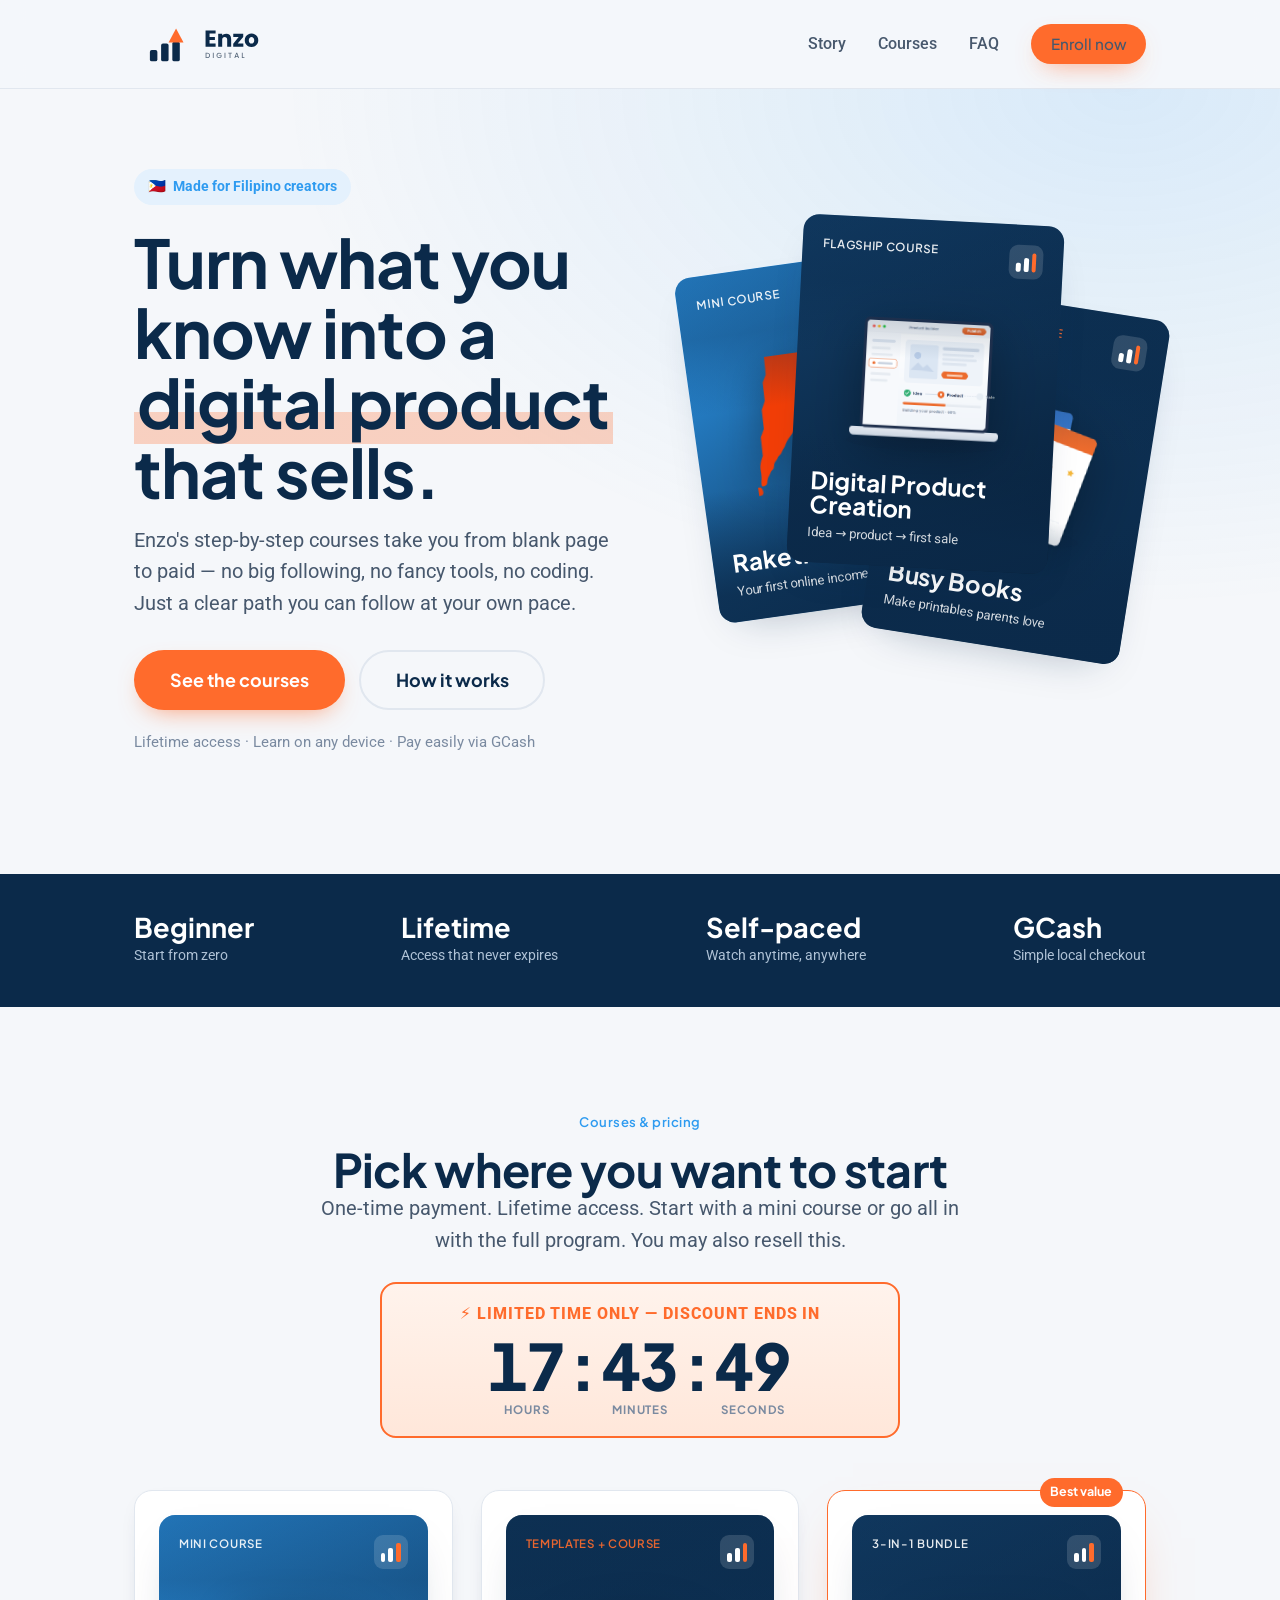
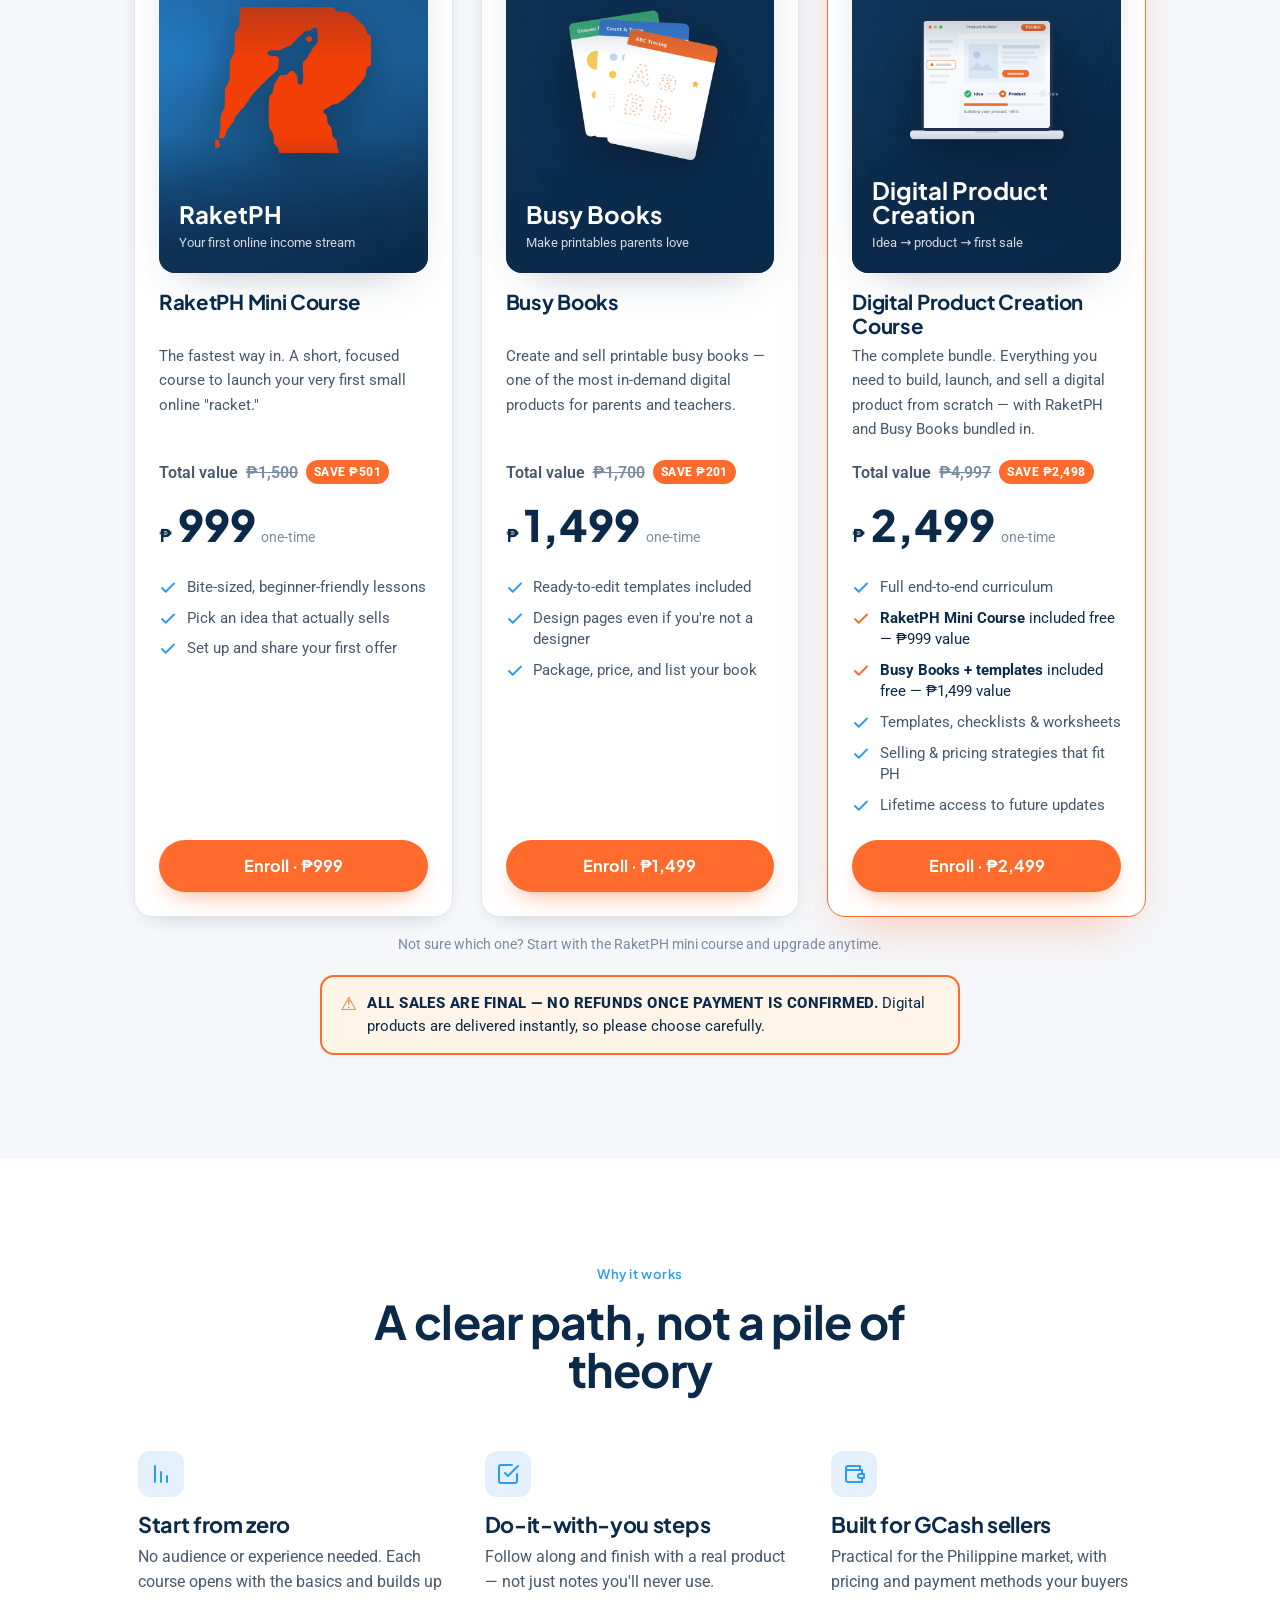
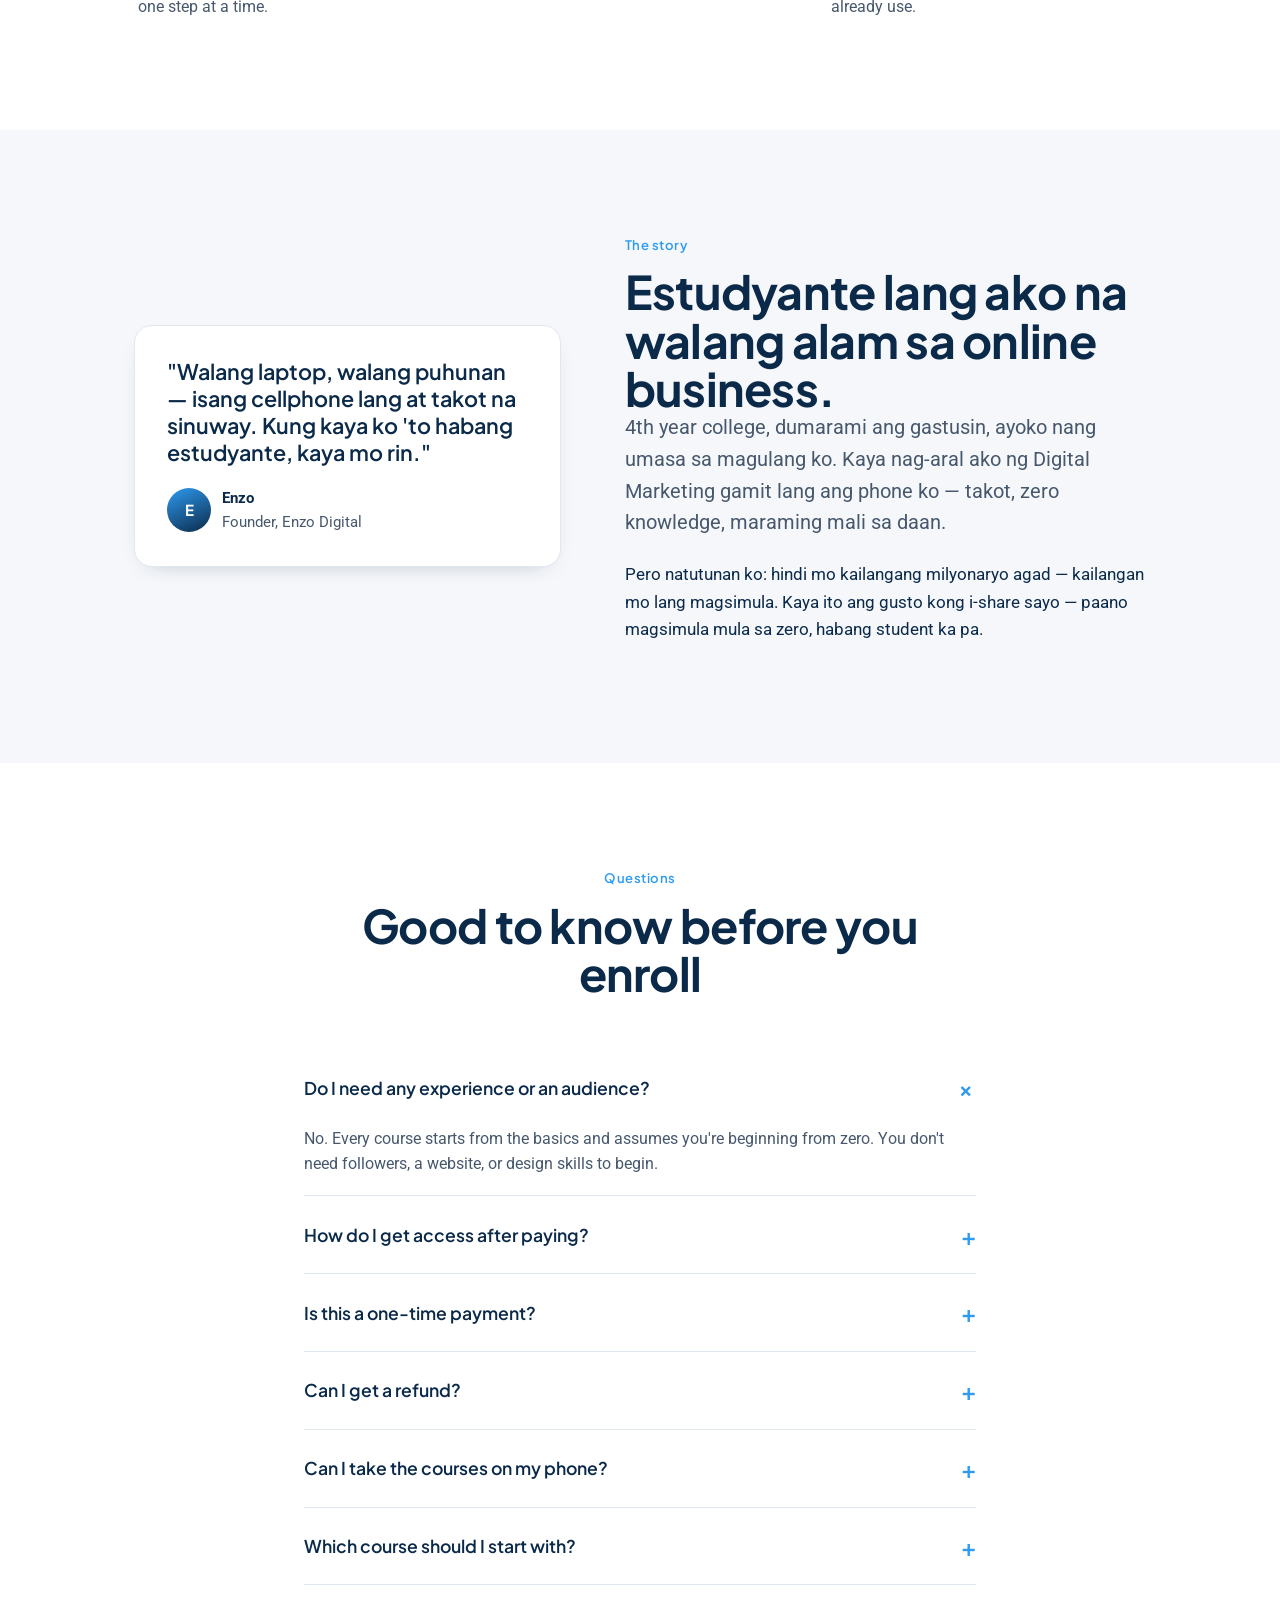
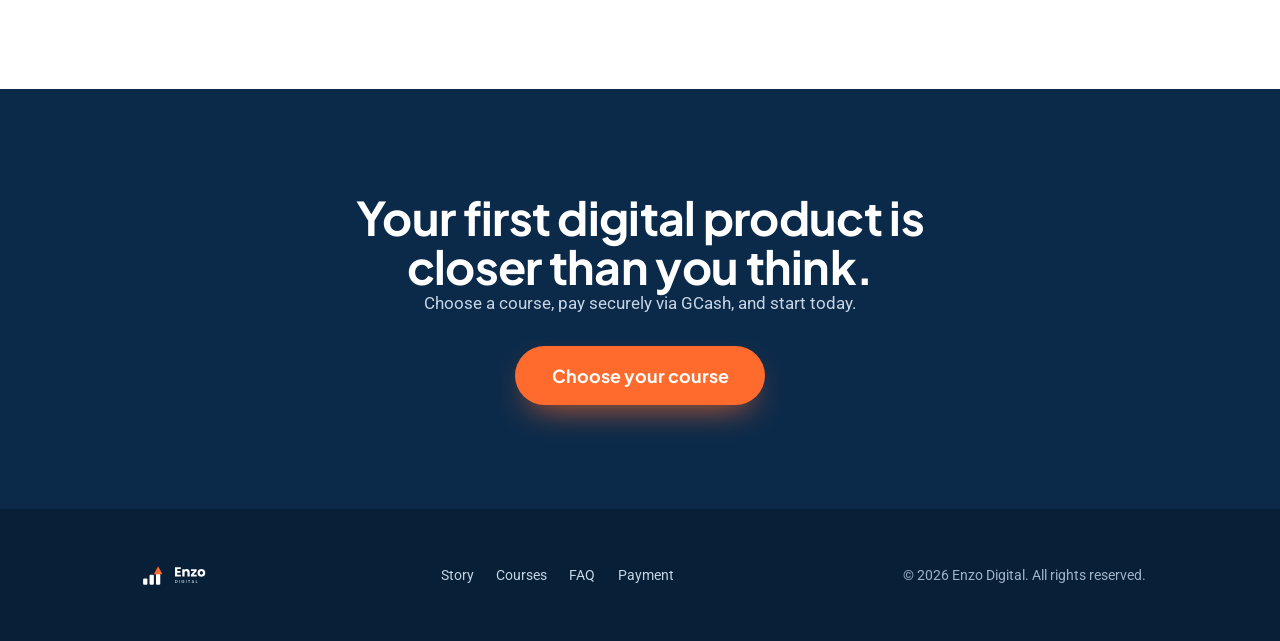
==== index.html @ 7580fc3c "Add files via upload" ====
<!DOCTYPE html>
<html lang="en">
<head>
<meta charset="UTF-8">
<meta name="viewport" content="width=device-width, initial-scale=1">
<meta name="theme-color" content="#0B2A4A">
<title>Enzo Digital — Create & sell your first digital product</title>
<meta name="description" content="Beginner-friendly courses that walk you through creating and selling digital products online — from busy books to full digital product launches.">
<link rel="icon" href="assets/logo.svg">
<link rel="stylesheet" href="styles.css">
</head>
<body>

<!-- ============ HEADER ============ -->
<header class="site-head">
  <div class="wrap">
    <a class="brand" href="index.html" aria-label="Enzo Digital home">
      <img src="assets/logo.svg" alt="Enzo Digital">
    </a>
    <nav class="nav">
      <a href="#story">Story</a>
      <a href="#courses">Courses</a>
      <a href="#faq">FAQ</a>
      <a class="btn btn-primary" href="#courses">Enroll now</a>
    </nav>
  </div>
</header>

<!-- ============ HERO ============ -->
<section class="hero">
  <div class="wrap">
    <div>
      <span class="hero-badge">🇵🇭 <b>Made for Filipino creators</b></span>
      <h1>Turn what you know into a <span class="u-mark">digital product</span> that sells.</h1>
      <p class="lead">Enzo's step-by-step courses take you from blank page to paid — no big following, no fancy tools, no coding. Just a clear path you can follow at your own pace.</p>
      <div class="hero-cta">
        <a class="btn btn-primary btn-lg" href="#courses">See the courses</a>
        <a class="btn btn-ghost btn-lg" href="#story">How it works</a>
      </div>
      <p class="hero-note">Lifetime access · Learn on any device · Pay easily via GCash</p>
    </div>

    <div class="cover-stack" aria-hidden="true">
      <div class="cover cover-blue c1">
        <div style="display:flex;justify-content:space-between;align-items:flex-start">
          <span class="cv-tag">Mini Course</span>
          <span class="cv-mark"><i></i><i></i><i></i></span>
        </div>
        <img class="cv-art cv-logo" src="assets/raketph-logo.svg" alt="RaketPH logo">
        <div><div class="cv-title">RaketPH</div><div class="cv-sub">Your first online income stream</div></div>
      </div>
      <div class="cover cover-navy c2">
        <div style="display:flex;justify-content:space-between;align-items:flex-start">
          <span class="cv-tag">Flagship Course</span>
          <span class="cv-mark"><i></i><i></i><i></i></span>
        </div>
        <img class="cv-art" src="assets/asset-digital-product.png" alt="Product builder screen showing the idea to product to sale progress">
        <div><div class="cv-title">Digital Product Creation</div><div class="cv-sub">Idea → product → first sale</div></div>
      </div>
      <div class="cover cover-orange c3">
        <div style="display:flex;justify-content:space-between;align-items:flex-start">
          <span class="cv-tag">Templates + Course</span>
          <span class="cv-mark"><i></i><i></i><i></i></span>
        </div>
        <img class="cv-art" src="assets/asset-busy-books.png" alt="Printable busy book pages: ABC tracing, count and trace, shapes and colors">
        <div><div class="cv-title">Busy&nbsp;Books</div><div class="cv-sub">Make printables parents love</div></div>
      </div>
    </div>
  </div>
</section>

<!-- ============ TRUST STRIP ============ -->
<div class="trust">
  <div class="wrap">
    <div class="ti"><b>Beginner</b><span>Start from zero</span></div>
    <div class="ti"><b>Lifetime</b><span>Access that never expires</span></div>
    <div class="ti"><b>Self-paced</b><span>Watch anytime, anywhere</span></div>
    <div class="ti"><b>GCash</b><span>Simple local checkout</span></div>
  </div>
</div>

<!-- ============ COURSES / PRICELIST ============ -->
<section class="courses" id="courses">
  <div class="wrap">
    <div class="sec-head center">
      <p class="eyebrow">Courses & pricing</p>
      <h2>Pick where you want to start</h2>
      <p class="lead">One-time payment. Lifetime access. Start with a mini course or go all in with the full program. You may also resell this.</p>
      <div class="timer">
        <span class="t-label">⚡ Limited time only — discount ends in</span>
        <span class="t-clock">
          <span class="t-seg"><b id="cd-h">00</b><i>Hours</i></span>
          <span class="t-sep">:</span>
          <span class="t-seg"><b id="cd-m">00</b><i>Minutes</i></span>
          <span class="t-sep">:</span>
          <span class="t-seg"><b id="cd-s">00</b><i>Seconds</i></span>
        </span>
      </div>
    </div>

    <div class="price-grid">

      <!-- RaketPH -->
      <article class="pcard">
        <div class="cover cover-blue">
          <div style="display:flex;justify-content:space-between;align-items:flex-start">
            <span class="cv-tag">Mini Course</span>
            <span class="cv-mark"><i></i><i></i><i></i></span>
          </div>
          <img class="cv-art cv-logo" src="assets/raketph-logo.svg" alt="RaketPH logo">
          <div><div class="cv-title">RaketPH</div><div class="cv-sub">Your first online income stream</div></div>
        </div>
        <h3 class="pname">RaketPH Mini Course</h3>
        <p class="pdesc">The fastest way in. A short, focused course to launch your very first small online "racket."</p>
        <div class="was">Total value <s>₱1,500</s> <b>SAVE ₱501</b></div>
        <div class="price"><span class="cur">₱</span><span class="amt">999</span><span class="per">one-time</span></div>
        <ul class="plist">
          <li><svg viewBox="0 0 24 24" fill="none" stroke-width="2.5" stroke-linecap="round" stroke-linejoin="round"><path d="M20 6 9 17l-5-5"/></svg>Bite-sized, beginner-friendly lessons</li>
          <li><svg viewBox="0 0 24 24" fill="none" stroke-width="2.5" stroke-linecap="round" stroke-linejoin="round"><path d="M20 6 9 17l-5-5"/></svg>Pick an idea that actually sells</li>
          <li><svg viewBox="0 0 24 24" fill="none" stroke-width="2.5" stroke-linecap="round" stroke-linejoin="round"><path d="M20 6 9 17l-5-5"/></svg>Set up and share your first offer</li>
        </ul>
        <a class="btn btn-primary btn-block" href="payment.html?course=racket">Enroll · ₱999</a>
      </article>

      <!-- Busy Books -->
      <article class="pcard">
        <div class="cover cover-orange">
          <div style="display:flex;justify-content:space-between;align-items:flex-start">
            <span class="cv-tag">Templates + Course</span>
            <span class="cv-mark"><i></i><i></i><i></i></span>
          </div>
          <img class="cv-art" src="assets/asset-busy-books.png" alt="Printable busy book pages: ABC tracing, count and trace, shapes and colors">
          <div><div class="cv-title">Busy&nbsp;Books</div><div class="cv-sub">Make printables parents love</div></div>
        </div>
        <h3 class="pname">Busy Books</h3>
        <p class="pdesc">Create and sell printable busy books — one of the most in-demand digital products for parents and teachers.</p>
        <div class="was">Total value <s>₱1,700</s> <b>SAVE ₱201</b></div>
        <div class="price"><span class="cur">₱</span><span class="amt">1,499</span><span class="per">one-time</span></div>
        <ul class="plist">
          <li><svg viewBox="0 0 24 24" fill="none" stroke-width="2.5" stroke-linecap="round" stroke-linejoin="round"><path d="M20 6 9 17l-5-5"/></svg>Ready-to-edit templates included</li>
          <li><svg viewBox="0 0 24 24" fill="none" stroke-width="2.5" stroke-linecap="round" stroke-linejoin="round"><path d="M20 6 9 17l-5-5"/></svg>Design pages even if you're not a designer</li>
          <li><svg viewBox="0 0 24 24" fill="none" stroke-width="2.5" stroke-linecap="round" stroke-linejoin="round"><path d="M20 6 9 17l-5-5"/></svg>Package, price, and list your book</li>
        </ul>
        <a class="btn btn-primary btn-block" href="payment.html?course=busybooks">Enroll · ₱1,499</a>
      </article>

      <!-- Digital Product Creation -->
      <article class="pcard featured">
        <span class="flag">Best value</span>
        <div class="cover cover-navy">
          <div style="display:flex;justify-content:space-between;align-items:flex-start">
            <span class="cv-tag">3-in-1 Bundle</span>
            <span class="cv-mark"><i></i><i></i><i></i></span>
          </div>
          <img class="cv-art" src="assets/asset-digital-product.png" alt="Product builder screen showing the idea to product to sale progress">
          <div><div class="cv-title">Digital Product Creation</div><div class="cv-sub">Idea → product → first sale</div></div>
        </div>
        <h3 class="pname">Digital Product Creation Course</h3>
        <p class="pdesc">The complete bundle. Everything you need to build, launch, and sell a digital product from scratch — with RaketPH and Busy Books bundled in.</p>
        <div class="was">Total value <s>₱4,997</s> <b>SAVE ₱2,498</b></div>
        <div class="price"><span class="cur">₱</span><span class="amt">2,499</span><span class="per">one-time</span></div>
        <ul class="plist">
          <li><svg viewBox="0 0 24 24" fill="none" stroke-width="2.5" stroke-linecap="round" stroke-linejoin="round"><path d="M20 6 9 17l-5-5"/></svg>Full end-to-end curriculum</li>
          <li class="inc"><svg viewBox="0 0 24 24" fill="none" stroke-width="2.5" stroke-linecap="round" stroke-linejoin="round"><path d="M20 6 9 17l-5-5"/></svg><span><b>RaketPH Mini Course</b> included free — ₱999 value</span></li>
          <li class="inc"><svg viewBox="0 0 24 24" fill="none" stroke-width="2.5" stroke-linecap="round" stroke-linejoin="round"><path d="M20 6 9 17l-5-5"/></svg><span><b>Busy Books + templates</b> included free — ₱1,499 value</span></li>
          <li><svg viewBox="0 0 24 24" fill="none" stroke-width="2.5" stroke-linecap="round" stroke-linejoin="round"><path d="M20 6 9 17l-5-5"/></svg>Templates, checklists & worksheets</li>
          <li><svg viewBox="0 0 24 24" fill="none" stroke-width="2.5" stroke-linecap="round" stroke-linejoin="round"><path d="M20 6 9 17l-5-5"/></svg>Selling & pricing strategies that fit PH</li>
          <li><svg viewBox="0 0 24 24" fill="none" stroke-width="2.5" stroke-linecap="round" stroke-linejoin="round"><path d="M20 6 9 17l-5-5"/></svg>Lifetime access to future updates</li>
        </ul>
        <a class="btn btn-primary btn-block" href="payment.html?course=dpc">Enroll · ₱2,499</a>
      </article>

    </div>
    <p class="note-line">Not sure which one? Start with the RaketPH mini course and upgrade anytime.</p>
    <p class="notice"><span><b>All sales are final — no refunds once payment is confirmed.</b> Digital products are delivered instantly, so please choose carefully.</span></p>
  </div>
</section>

<!-- ============ VALUE PROPS ============ -->
<section class="value">
  <div class="wrap">
    <div class="sec-head center">
      <p class="eyebrow">Why it works</p>
      <h2>A clear path, not a pile of theory</h2>
    </div>
    <div class="grid-3">
      <div class="vcard">
        <div class="vico"><svg viewBox="0 0 24 24" fill="none" stroke-width="2" stroke-linecap="round" stroke-linejoin="round"><path d="M12 20V10M6 20V4M18 20v-6"/></svg></div>
        <h3>Start from zero</h3>
        <p>No audience or experience needed. Each course opens with the basics and builds up one step at a time.</p>
      </div>
      <div class="vcard">
        <div class="vico"><svg viewBox="0 0 24 24" fill="none" stroke-width="2" stroke-linecap="round" stroke-linejoin="round"><path d="M9 11l3 3L22 4"/><path d="M21 12v7a2 2 0 0 1-2 2H5a2 2 0 0 1-2-2V5a2 2 0 0 1 2-2h11"/></svg></div>
        <h3>Do-it-with-you steps</h3>
        <p>Follow along and finish with a real product — not just notes you'll never use.</p>
      </div>
      <div class="vcard">
        <div class="vico"><svg viewBox="0 0 24 24" fill="none" stroke-width="2" stroke-linecap="round" stroke-linejoin="round"><path d="M20 12V8H6a2 2 0 0 1 0-4h12v4"/><path d="M4 6v12a2 2 0 0 0 2 2h14v-4"/><path d="M18 12a2 2 0 0 0 0 4h4v-4Z"/></svg></div>
        <h3>Built for GCash sellers</h3>
        <p>Practical for the Philippine market, with pricing and payment methods your buyers already use.</p>
      </div>
    </div>
  </div>
</section>

<!-- ============ STORY ============ -->
<section class="story" id="story">
  <div class="wrap">
    <div class="story-figure">
      <p class="quote">"Walang laptop, walang puhunan — isang cellphone lang at takot na sinuway. Kung kaya ko 'to habang estudyante, kaya mo rin."</p>
      <div class="by">
        <span class="avatar">E</span>
        <span><b style="color:var(--navy)">Enzo</b><br>Founder, Enzo Digital</span>
      </div>
    </div>
    <div>
      <p class="eyebrow">The story</p>
      <h2>Estudyante lang ako na walang alam sa online business.</h2>
      <p class="lead" style="margin-bottom:1.4rem">4th year college, dumarami ang gastusin, ayoko nang umasa sa magulang ko. Kaya nag-aral ako ng Digital Marketing gamit lang ang phone ko — takot, zero knowledge, maraming mali sa daan.</p>
      <p>Pero natutunan ko: hindi mo kailangang milyonaryo agad — kailangan mo lang magsimula. Kaya ito ang gusto kong i-share sayo — paano magsimula mula sa zero, habang student ka pa.</p>
    </div>
  </div>
</section>

<!-- ============ FAQ ============ -->
<section class="faq" id="faq">
  <div class="wrap">
    <div class="sec-head center">
      <p class="eyebrow">Questions</p>
      <h2>Good to know before you enroll</h2>
    </div>

    <details class="qa" open>
      <summary>Do I need any experience or an audience?</summary>
      <p>No. Every course starts from the basics and assumes you're beginning from zero. You don't need followers, a website, or design skills to begin.</p>
    </details>
    <details class="qa">
      <summary>How do I get access after paying?</summary>
      <p>After you send payment via GCash, you'll share your payment screenshot and email. Once it's confirmed, you'll receive your course access details. See the payment page for the exact steps.</p>
    </details>
    <details class="qa">
      <summary>Is this a one-time payment?</summary>
      <p>Yes. Each course is a single one-time payment with lifetime access — no subscriptions or hidden fees.</p>
    </details>
    <details class="qa">
      <summary>Can I get a refund?</summary>
      <p>No. All sales are final. Because these are digital products delivered instantly, we don't offer refunds once your payment is confirmed. Please make sure you've picked the right course before you pay — message us first if you're unsure.</p>
    </details>
    <details class="qa">
      <summary>Can I take the courses on my phone?</summary>
      <p>Yes. The lessons work on any device with a browser, so you can learn on your phone, tablet, or laptop.</p>
    </details>
    <details class="qa">
      <summary>Which course should I start with?</summary>
      <p>If you're brand new, the RaketPH mini course is the easiest entry point. If you want the full picture from idea to first sale, go with the Digital Product Creation Course.</p>
    </details>
  </div>
</section>

<!-- ============ FINAL CTA ============ -->
<section class="cta-band">
  <div class="wrap">
    <h2>Your first digital product is closer than you think.</h2>
    <p>Choose a course, pay securely via GCash, and start today.</p>
    <a class="btn btn-primary btn-lg" href="#courses">Choose your course</a>
  </div>
</section>

<!-- ============ FOOTER ============ -->
<footer class="site-foot">
  <div class="wrap">
    <a class="brand" href="index.html"><img src="assets/logo-white.svg" alt="Enzo Digital"></a>
    <nav class="fl">
      <a href="#story">Story</a>
      <a href="#courses">Courses</a>
      <a href="#faq">FAQ</a>
      <a href="payment.html">Payment</a>
    </nav>
    <span>© <span id="yr"></span> Enzo Digital. All rights reserved.</span>
  </div>
</footer>

<script>document.getElementById('yr').textContent=new Date().getFullYear();</script>
<script>
// ponytail: counts down to local midnight, resets daily; use a fixed end date if the sale has a real deadline
(function(){var h=document.getElementById('cd-h'),m=document.getElementById('cd-m'),c=document.getElementById('cd-s');function t(){var n=new Date(),e=new Date(n);e.setHours(24,0,0,0);var s=Math.floor((e-n)/1000),p=function(x){return String(x).padStart(2,'0')};h.textContent=p(Math.floor(s/3600));m.textContent=p(Math.floor(s%3600/60));c.textContent=p(s%60)}t();setInterval(t,1000)})();
</script>
</body>
</html>
---- styles.css ----
/* ============================================================
   Enzo Digital — funnel styles
   Palette: navy #0B2A4A · orange #FF6B2C · blue #2E9BF0 · base #F5F7FA
   ============================================================ */

@import url('https://fonts.googleapis.com/css2?family=Plus+Jakarta+Sans:wght@500;600;700;800&family=Roboto:wght@400;500;600;700&display=swap');

:root{
  --navy:#0B2A4A;
  --navy-900:#081F38;
  --navy-800:#0E3357;
  --orange:#FF6B2C;
  --orange-600:#E85A1E;
  --blue:#2E9BF0;
  --blue-soft:#E4F1FD;
  --base:#F5F7FA;
  --white:#FFFFFF;
  --ink:#0B2A4A;
  --ink-soft:#47586D;
  --ink-faint:#7A8AA0;
  --border:#E1E7EF;
  --shadow-card:0 18px 44px -24px rgba(11,42,74,.35);
  --shadow-soft:0 8px 24px -16px rgba(11,42,74,.4);
  --radius:18px;
  --radius-sm:12px;
  --maxw:1140px;
  --pad:clamp(20px,5vw,64px);
}

*{box-sizing:border-box}
[hidden]{display:none!important}
html{scroll-behavior:smooth}
body{
  margin:0;
  background:var(--base);
  color:var(--ink);
  font-family:'Roboto',system-ui,-apple-system,sans-serif;
  font-size:17px;
  line-height:1.6;
  -webkit-font-smoothing:antialiased;
}
img,svg{display:block;max-width:100%}
a{color:inherit;text-decoration:none}
a,button{-webkit-tap-highlight-color:transparent;touch-action:manipulation}

h1,h2,h3,h4,.display{
  font-family:'Plus Jakarta Sans','Roboto',sans-serif;
  font-weight:700;
  line-height:1.04;
  letter-spacing:-.015em;
  color:var(--navy);
  margin:0;
}
h1{font-size:clamp(2.4rem,6vw,4.2rem)}
h2{font-size:clamp(1.9rem,4vw,2.9rem)}
h3{font-size:1.35rem;line-height:1.15}
p{margin:0 0 1rem}
.lead{font-size:clamp(1.05rem,2.2vw,1.28rem);color:var(--ink-soft);line-height:1.55}

.wrap{max-width:var(--maxw);margin:0 auto;padding-inline:var(--pad)}
section{padding-block:clamp(56px,9vw,104px)}
.eyebrow{
  font-family:'Plus Jakarta Sans',sans-serif;
  font-weight:600;font-size:.82rem;letter-spacing:.04em;
  color:var(--blue);margin:0 0 .8rem;
}

/* ---------- buttons ---------- */
.btn{
  display:inline-flex;align-items:center;gap:.55em;
  font-family:'Plus Jakarta Sans',sans-serif;font-weight:700;
  font-size:1.02rem;line-height:1;
  padding:.95em 1.5em;border-radius:999px;
  border:2px solid transparent;cursor:pointer;
  transition:transform .15s ease, background .15s ease, box-shadow .15s ease;
}
.btn:active{transform:translateY(1px)}
.btn-primary{background:var(--orange);color:#fff;box-shadow:0 10px 26px -12px rgba(255,107,44,.75)}
.btn-primary:hover{background:var(--orange-600)}
.btn-ghost{background:transparent;color:var(--navy);border-color:var(--border)}
.btn-ghost:hover{border-color:var(--navy);background:#fff}
.notice{display:flex;gap:.65rem;align-items:flex-start;max-width:640px;margin:1.2rem auto 0;padding:.95rem 1.15rem;border-radius:14px;background:#FFF4E8;border:2px solid var(--orange);color:var(--navy);font-size:.95rem;line-height:1.5;text-align:left}
.notice::before{content:"⚠";font-size:1.15rem;line-height:1.3;color:var(--orange)}
.notice b{font-weight:800;text-transform:uppercase;letter-spacing:.03em}
.btn-ig{background:linear-gradient(95deg,#F9CE34,#EE2A7B 45%,#6228D7);color:#fff;box-shadow:0 10px 26px -12px rgba(238,42,123,.8)}
.btn-ig:hover{filter:brightness(1.06)}
.btn-onnavy{background:#fff;color:var(--navy)}
.btn-onnavy:hover{background:var(--base)}
.btn-lg{font-size:1.12rem;padding:1.05em 1.9em}
.btn-block{width:100%;justify-content:center}

/* ---------- header ---------- */
.site-head{
  position:sticky;top:0;z-index:50;
  background:rgba(245,247,250,.82);
  backdrop-filter:saturate(180%) blur(12px);
  border-bottom:1px solid var(--border);
}
.site-head .wrap{display:flex;align-items:center;justify-content:space-between;height:88px}
.brand{display:flex;align-items:center}
.brand svg,.brand img{height:56px;width:auto}
.nav{display:flex;align-items:center;gap:2rem}
.nav a{font-weight:500;color:var(--ink-soft);font-size:.98rem}
.nav a:hover{color:var(--navy)}
.nav .btn{padding:.7em 1.15em;font-size:.95rem}
@media(max-width:820px){.nav a:not(.btn){display:none}}

/* ---------- hero ---------- */
.hero{
  background:
    radial-gradient(120% 120% at 88% 0%, rgba(46,155,240,.14), transparent 55%),
    var(--base);
  padding-top:clamp(40px,7vw,80px);
}
.hero .wrap{
  display:grid;grid-template-columns:1.05fr .95fr;gap:clamp(32px,5vw,64px);
  align-items:center;
}
.hero-badge{
  display:inline-flex;align-items:center;gap:.5em;
  background:var(--blue-soft);color:#1663A0;
  font-weight:600;font-size:.9rem;
  padding:.45em .95em;border-radius:999px;margin-bottom:1.4rem;
}
.hero-badge b{color:var(--blue)}
.hero h1{margin-bottom:1.1rem}
.hero .u-mark{
  background:linear-gradient(transparent 62%, rgba(255,107,44,.28) 62%);
  padding:0 .05em;
}
.hero-cta{display:flex;flex-wrap:wrap;gap:.9rem;margin-top:1.9rem}
.hero-note{margin-top:1.3rem;font-size:.92rem;color:var(--ink-faint)}

/* stacked covers in hero */
.cover-stack{position:relative;height:clamp(360px,42vw,500px)}
.cover-stack .cover{position:absolute;width:min(58%,270px)}
.cover-stack .c1{left:0;top:8%;transform:rotate(-8deg);z-index:1}
.cover-stack .c2{left:22%;top:0;transform:rotate(3deg);z-index:3}
.cover-stack .c3{right:0;top:16%;transform:rotate(9deg);z-index:2}
@media(max-width:900px){
  .hero .wrap{grid-template-columns:1fr}
  .cover-stack{height:340px;max-width:420px;margin:0 auto}
}

/* ---------- course cover (mockup) ---------- */
.cover{
  aspect-ratio:3/4;border-radius:16px;overflow:hidden;
  box-shadow:var(--shadow-card);
  display:flex;flex-direction:column;justify-content:space-between;
  padding:20px;color:#fff;position:relative;
  background:var(--navy);
}
.cover::after{content:"";position:absolute;inset:0;
  background:radial-gradient(140% 90% at 12% 0%, rgba(255,255,255,.16), transparent 60%);pointer-events:none}
.cover .cv-tag{
  position:relative;z-index:2;
  font-family:'Plus Jakarta Sans',sans-serif;font-weight:600;
  font-size:.72rem;letter-spacing:.06em;text-transform:uppercase;
  opacity:.9;position:relative;z-index:2;
}
.cover .cv-mark{position:relative;z-index:2;
  width:34px;height:34px;border-radius:9px;
  display:flex;align-items:flex-end;gap:3px;padding:7px;
  background:rgba(255,255,255,.14);position:relative;z-index:2;
}
.cover .cv-mark i{width:5px;background:#fff;border-radius:2px;display:block}
.cover .cv-mark i:nth-child(1){height:9px}
.cover .cv-mark i:nth-child(2){height:14px}
.cover .cv-mark i:nth-child(3){height:19px;background:var(--orange)}
.cover .cv-title{
  font-family:'Plus Jakarta Sans',sans-serif;font-weight:700;
  font-size:1.5rem;line-height:1.02;position:relative;z-index:2;margin-top:auto;
}
.cover .cv-sub{font-size:.82rem;opacity:.82;position:relative;z-index:2;margin-top:.35rem}
.cover .cv-art{position:absolute;left:50%;top:46%;transform:translate(-50%,-50%);width:88%;max-width:none;max-height:58%;object-fit:contain;z-index:1;filter:drop-shadow(0 14px 26px rgba(0,0,0,.3))}
.cover:has(.cv-art)::after{background:linear-gradient(180deg,rgba(11,42,74,.35) 0 18%,transparent 40% 62%,rgba(11,42,74,.78) 92%);z-index:1}
.cover .cv-logo{width:58%;max-height:44%;filter:drop-shadow(0 10px 22px rgba(0,0,0,.35))}
.cover-blue{background:linear-gradient(155deg,#2E9BF0,#0B2A4A)}
.cover-orange{background:linear-gradient(155deg,#0E3357,#0B2A4A)}
.cover-orange .cv-tag{color:var(--orange)}
.cover-navy{background:linear-gradient(155deg,#123E68,#081F38)}
.cover-navy .cv-mark i:nth-child(3){background:var(--orange)}

/* ---------- trust strip ---------- */
.trust{background:var(--navy);color:#fff;padding-block:clamp(28px,4vw,40px)}
.trust .wrap{display:flex;flex-wrap:wrap;gap:clamp(20px,5vw,56px);justify-content:space-between}
.trust .ti{display:flex;flex-direction:column;gap:.15rem}
.trust .ti b{font-family:'Plus Jakarta Sans',sans-serif;font-size:1.7rem;color:#fff;line-height:1}
.trust .ti span{font-size:.9rem;color:#AFC2D6}

/* ---------- story ---------- */
.story .wrap{display:grid;grid-template-columns:.9fr 1.1fr;gap:clamp(32px,5vw,72px);align-items:center}
.story-figure{
  border-radius:var(--radius);background:var(--white);border:1px solid var(--border);
  box-shadow:var(--shadow-soft);padding:32px;
}
.story-figure .quote{
  font-family:'Plus Jakarta Sans',sans-serif;font-weight:600;
  font-size:1.35rem;line-height:1.25;color:var(--navy);margin-bottom:1.2rem;
}
.story-figure .by{display:flex;align-items:center;gap:.7rem;font-size:.95rem;color:var(--ink-soft)}
.story-figure .avatar{
  width:44px;height:44px;border-radius:50%;
  background:linear-gradient(155deg,var(--blue),var(--navy));
  display:flex;align-items:center;justify-content:center;color:#fff;
  font-family:'Plus Jakarta Sans',sans-serif;font-weight:700;
}
.story p+p{margin-top:.4rem}
@media(max-width:840px){.story .wrap{grid-template-columns:1fr}}

/* ---------- value props ---------- */
.value{background:var(--white)}
.grid-3{display:grid;grid-template-columns:repeat(3,1fr);gap:clamp(18px,3vw,28px)}
.vcard{padding:6px 4px}
.vcard .vico{
  width:46px;height:46px;border-radius:12px;background:var(--blue-soft);
  display:flex;align-items:center;justify-content:center;margin-bottom:1rem;
}
.vcard .vico svg{width:24px;height:24px;stroke:var(--blue)}
.vcard h3{margin-bottom:.4rem}
.vcard p{color:var(--ink-soft);font-size:.98rem;margin:0}
@media(max-width:780px){.grid-3{grid-template-columns:1fr}}

/* ---------- courses / pricelist ---------- */
.courses{background:var(--base)}
.sec-head{max-width:640px;margin-bottom:clamp(32px,5vw,52px)}
.sec-head.center{margin-inline:auto;text-align:center}
.price-grid{display:grid;grid-template-columns:repeat(3,1fr);grid-template-rows:repeat(7,auto);column-gap:clamp(20px,3vw,28px);row-gap:0;align-items:stretch}
.pcard{
  background:var(--white);border:1px solid var(--border);border-radius:var(--radius);
  box-shadow:var(--shadow-soft);padding:24px;
  display:grid;grid-row:span 7;grid-template-rows:subgrid;align-content:start;
  position:relative;transition:transform .18s ease, box-shadow .18s ease;
}
.pcard:hover{transform:translateY(-4px);box-shadow:var(--shadow-card)}
.pcard.featured{border-color:var(--orange);box-shadow:0 22px 50px -26px rgba(255,107,44,.5)}
.pcard .flag{
  position:absolute;top:-13px;right:22px;background:var(--orange);color:#fff;
  font-family:'Plus Jakarta Sans',sans-serif;font-weight:700;font-size:.78rem;
  padding:.35em .85em;border-radius:999px;
}
.pcard .cover{margin-bottom:18px}
.pcard .pname{font-size:1.28rem;margin-bottom:.35rem}
.pcard .pdesc{color:var(--ink-soft);font-size:.96rem;margin-bottom:1.1rem}
.timer{margin:1.6rem auto 0;max-width:520px;padding:1.1rem 1.4rem 1rem;border-radius:16px;background:linear-gradient(180deg,#FFF3EC,#FFE7DA);border:2px solid var(--orange);text-align:center}
.timer .t-label{display:block;font-weight:800;text-transform:uppercase;letter-spacing:.06em;font-size:clamp(.85rem,2vw,1rem);color:var(--orange)}
.timer .t-clock{display:flex;justify-content:center;align-items:flex-start;gap:.35rem;margin-top:.4rem;font-family:'Plus Jakarta Sans',sans-serif;color:var(--navy)}
.timer .t-seg{display:flex;flex-direction:column;align-items:center}
.timer .t-seg b{font-weight:800;font-variant-numeric:tabular-nums;font-size:clamp(2.6rem,9vw,4rem);line-height:1}
.timer .t-seg i{margin-top:.25rem;font-style:normal;font-size:.72rem;font-weight:700;text-transform:uppercase;letter-spacing:.08em;color:var(--ink-faint)}
.timer .t-sep{font-weight:800;font-size:clamp(2.6rem,9vw,4rem);line-height:1}
.pcard .was{display:flex;align-items:center;gap:.5rem;font-size:1rem;font-weight:600;color:var(--ink-soft);margin-bottom:.3rem}
.pcard .was s{color:var(--ink-faint)}
.pcard .was b{padding:.15rem .5rem;border-radius:999px;background:var(--orange);color:#fff;font-size:.75rem;font-weight:800;letter-spacing:.04em}
.pcard .price{display:flex;align-items:baseline;gap:.35rem;margin-bottom:1.1rem}
.pcard .price .amt{font-family:'Plus Jakarta Sans',sans-serif;font-weight:800;font-size:2.7rem;color:var(--navy)}
.pcard .price .cur{font-family:'Plus Jakarta Sans',sans-serif;font-weight:700;font-size:1.1rem;color:var(--navy)}
.pcard .price .per{font-size:.85rem;color:var(--ink-faint)}
.plist{list-style:none;padding:0;margin:0 0 1.5rem;display:flex;flex-direction:column;gap:.6rem}
.plist li{display:flex;gap:.6rem;font-size:.95rem;color:var(--ink-soft);line-height:1.4}
.plist li.inc{color:var(--navy)}
.plist li.inc svg{stroke:var(--orange)}
.plist li svg{flex:0 0 18px;width:18px;height:18px;margin-top:2px;stroke:var(--blue)}
.pcard .btn{align-self:end}
@media(max-width:900px){.price-grid{grid-template-columns:1fr;grid-template-rows:none;row-gap:clamp(20px,3vw,28px);max-width:440px;margin-inline:auto}
  .pcard{grid-row:auto;grid-template-rows:none}}

/* ---------- faq ---------- */
.faq{background:var(--white)}
.faq .wrap{max-width:800px}
.qa{border-bottom:1px solid var(--border)}
.qa summary{
  cursor:pointer;list-style:none;padding:1.2rem 0;
  font-family:'Plus Jakarta Sans',sans-serif;font-weight:600;font-size:1.1rem;
  color:var(--navy);display:flex;justify-content:space-between;align-items:center;gap:1rem;
}
.qa summary::-webkit-details-marker{display:none}
.qa summary::after{content:"+";font-size:1.5rem;color:var(--blue);transition:transform .2s}
.qa[open] summary::after{transform:rotate(45deg)}
.qa p{color:var(--ink-soft);padding-bottom:1.2rem;margin:0;font-size:.98rem}

/* ---------- final cta ---------- */
.cta-band{background:var(--navy);color:#fff;border-radius:0}
.cta-band h2{color:#fff}
.cta-band .wrap{text-align:center;max-width:720px}
.cta-band p{color:#C6D5E4;margin-bottom:1.8rem}
.cta-band .btn-primary{box-shadow:0 14px 34px -14px rgba(255,107,44,.9)}

/* ---------- footer ---------- */
.site-foot{background:var(--navy-900);color:#9FB3C8;padding-block:44px;font-size:.9rem}
.site-foot .wrap{display:flex;flex-wrap:wrap;gap:1.2rem;justify-content:space-between;align-items:center}
.site-foot .brand img{height:32px}
.site-foot a{color:#C6D5E4}
.site-foot a:hover{color:#fff}
.site-foot .fl{display:flex;gap:1.4rem;flex-wrap:wrap}
.site-foot .fl a{display:inline-flex;align-items:center;min-height:44px}

/* ============================================================
   Payment + thank-you pages
   ============================================================ */
.page-narrow{max-width:760px;margin:0 auto;padding-inline:var(--pad)}
.page-hero{padding-block:clamp(40px,7vw,72px) clamp(20px,4vw,32px);text-align:center}
.page-hero .eyebrow{text-align:center}
.step-line{display:flex;justify-content:center;gap:.5rem;margin:1.4rem 0 0;flex-wrap:wrap}
.step-dot{display:flex;align-items:center;gap:.4rem;font-size:.85rem;color:var(--ink-faint)}
.step-dot b{
  width:22px;height:22px;border-radius:50%;background:var(--border);color:var(--navy);
  display:flex;align-items:center;justify-content:center;font-family:'Plus Jakarta Sans',sans-serif;font-weight:700;font-size:.8rem;
}
.step-dot.active b{background:var(--orange);color:#fff}
.step-dot.done b{background:var(--blue);color:#fff}

.panel{
  background:var(--white);border:1px solid var(--border);border-radius:var(--radius);
  box-shadow:var(--shadow-soft);padding:clamp(22px,4vw,34px);margin-bottom:22px;
}
.order-row{display:flex;align-items:center;justify-content:space-between;gap:1rem;flex-wrap:wrap}
.order-row .cover{width:74px;flex:0 0 74px;box-shadow:none;padding:12px}
.order-row .cover .cv-title{font-size:.72rem}
.order-info{flex:1;min-width:180px}
.order-info h3{margin-bottom:.15rem}
.order-info p{margin:0;color:var(--ink-soft);font-size:.92rem}
.order-total{
  font-family:'Plus Jakarta Sans',sans-serif;font-weight:800;font-size:1.9rem;color:var(--navy);
  white-space:nowrap;
}
.choose{display:flex;flex-direction:column;gap:.6rem;margin-top:.4rem}
.choose label{
  display:flex;align-items:center;gap:.8rem;padding:.85rem 1rem;border:1.5px solid var(--border);
  border-radius:var(--radius-sm);cursor:pointer;transition:border-color .15s, background .15s;
}
.choose label:hover{border-color:var(--blue)}
.choose input{accent-color:var(--orange);width:18px;height:18px}
.choose label.sel{border-color:var(--orange);background:#FFF6F1}
.choose .cn{flex:1;font-weight:600;color:var(--navy)}
.choose .cp{font-family:'Plus Jakarta Sans',sans-serif;font-weight:700;color:var(--navy)}

.gcash{background:var(--navy);color:#fff;border:none}
.gcash h3{color:#fff}
.gcash .gc-row{display:flex;justify-content:space-between;align-items:center;gap:1rem;
  padding:.9rem 0;border-bottom:1px solid rgba(255,255,255,.12)}
.gcash .gc-row:last-child{border-bottom:none}
.gcash .gc-k{color:#AFC2D6;font-size:.92rem}
.gcash .gc-v{font-family:'Plus Jakarta Sans',sans-serif;font-weight:700;font-size:1.15rem;color:#fff;display:flex;align-items:center;gap:.6rem}
.gcash .gc-v.amt{color:var(--orange)}
.copybtn{
  background:rgba(255,255,255,.14);border:none;color:#fff;cursor:pointer;
  font-size:.78rem;font-weight:600;padding:.7em .9em;border-radius:8px;font-family:'Roboto',sans-serif;
  min-height:44px;
}
.copybtn:hover{background:rgba(255,255,255,.26)}
.placeholder{color:#FFD9C6;font-style:italic}

.steps{list-style:none;counter-reset:s;padding:0;margin:0;display:flex;flex-direction:column;gap:1.1rem}
.steps li{display:flex;gap:.9rem;counter-increment:s}
.steps li::before{
  content:counter(s);flex:0 0 30px;width:30px;height:30px;border-radius:50%;
  background:var(--blue-soft);color:var(--blue);
  font-family:'Plus Jakarta Sans',sans-serif;font-weight:700;
  display:flex;align-items:center;justify-content:center;
}
.steps li b{color:var(--navy)}
.steps li p{margin:.1rem 0 0;color:var(--ink-soft);font-size:.95rem}
.steps li .sc{flex:1}

.note-line{font-size:.9rem;color:var(--ink-faint);text-align:center;margin-top:1rem}

/* thank you */
.ty-badge{
  width:82px;height:82px;border-radius:50%;margin:0 auto 1.6rem;
  background:var(--blue-soft);display:flex;align-items:center;justify-content:center;
}
.ty-badge svg{width:42px;height:42px;stroke:var(--blue);stroke-width:3}
.ty-next{text-align:left}
.back-link{display:inline-flex;align-items:center;gap:.4rem;color:var(--ink-soft);font-weight:500;margin-top:1.2rem;min-height:44px}
.back-link:hover{color:var(--navy)}

/* reduced motion */
@media(prefers-reduced-motion:reduce){
  *{scroll-behavior:auto!important;transition:none!important;animation:none!important}
}
:focus-visible{outline:3px solid var(--blue);outline-offset:2px;border-radius:6px}
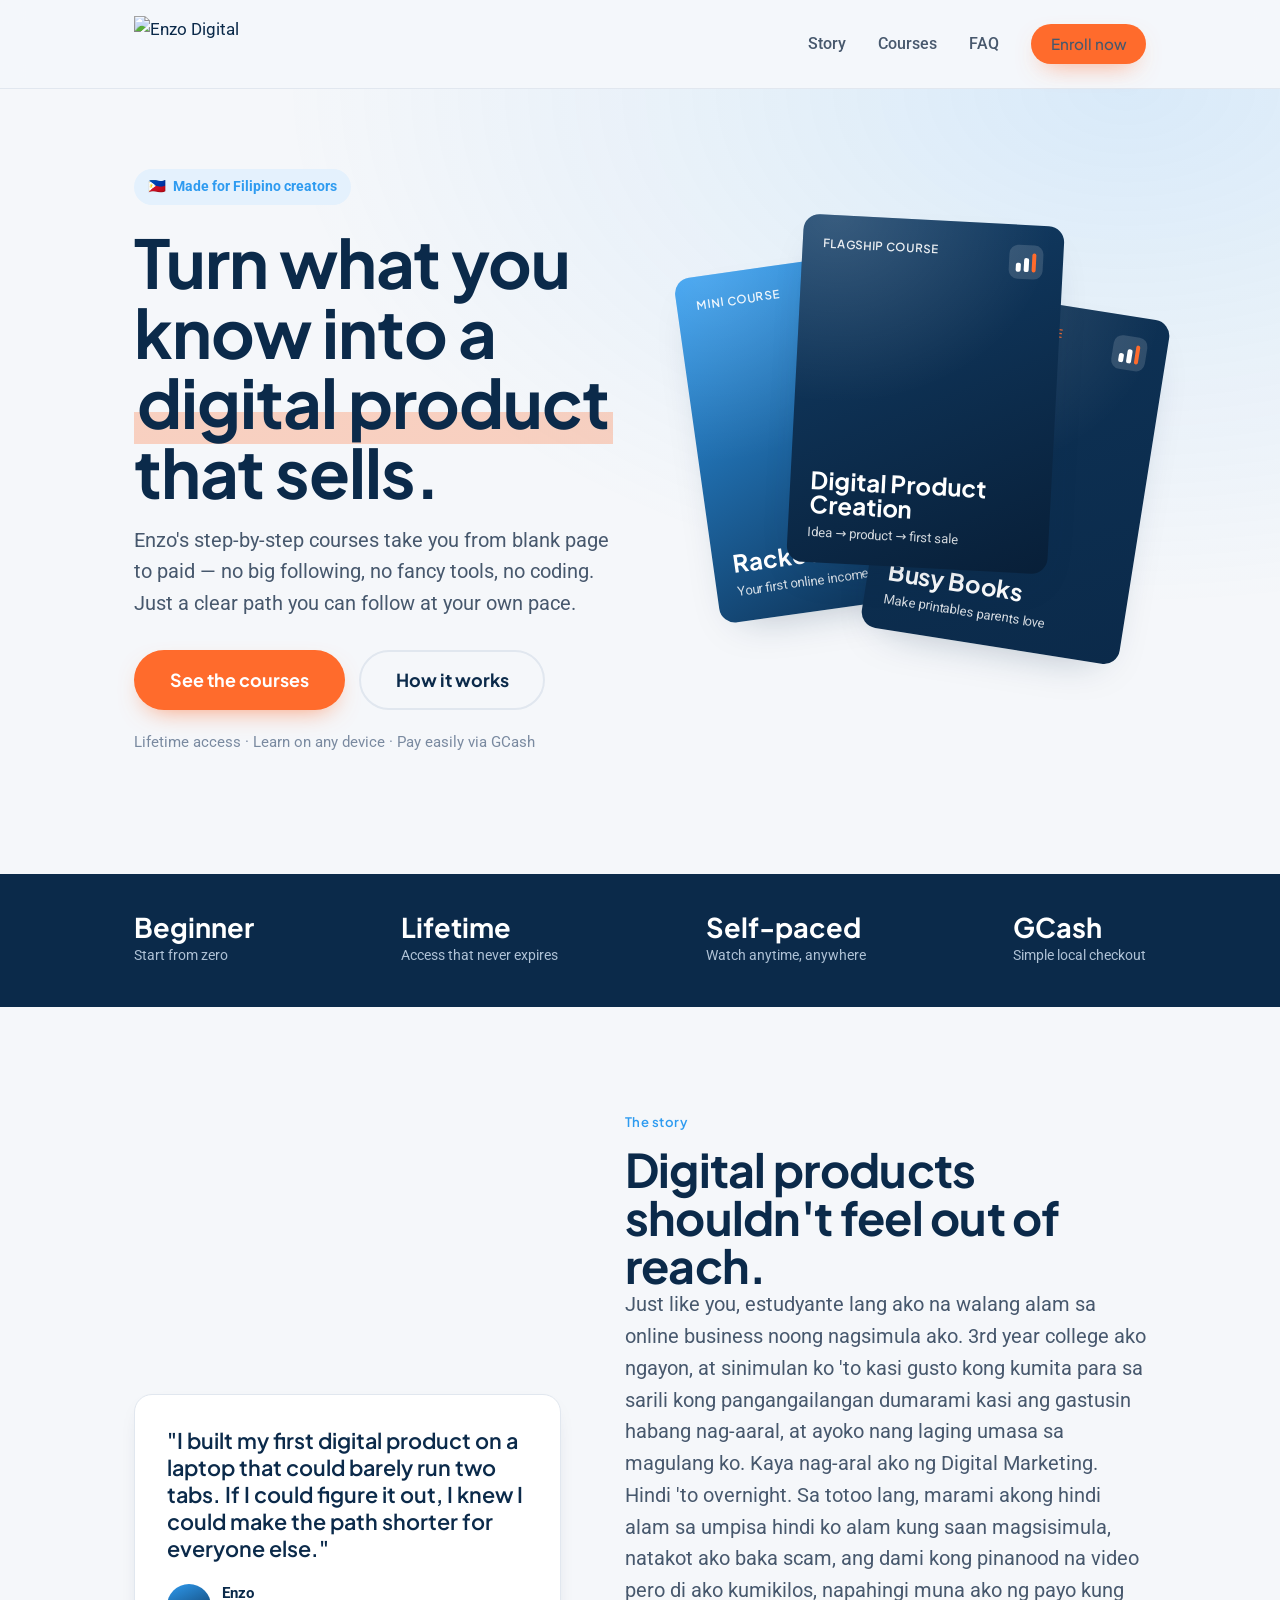
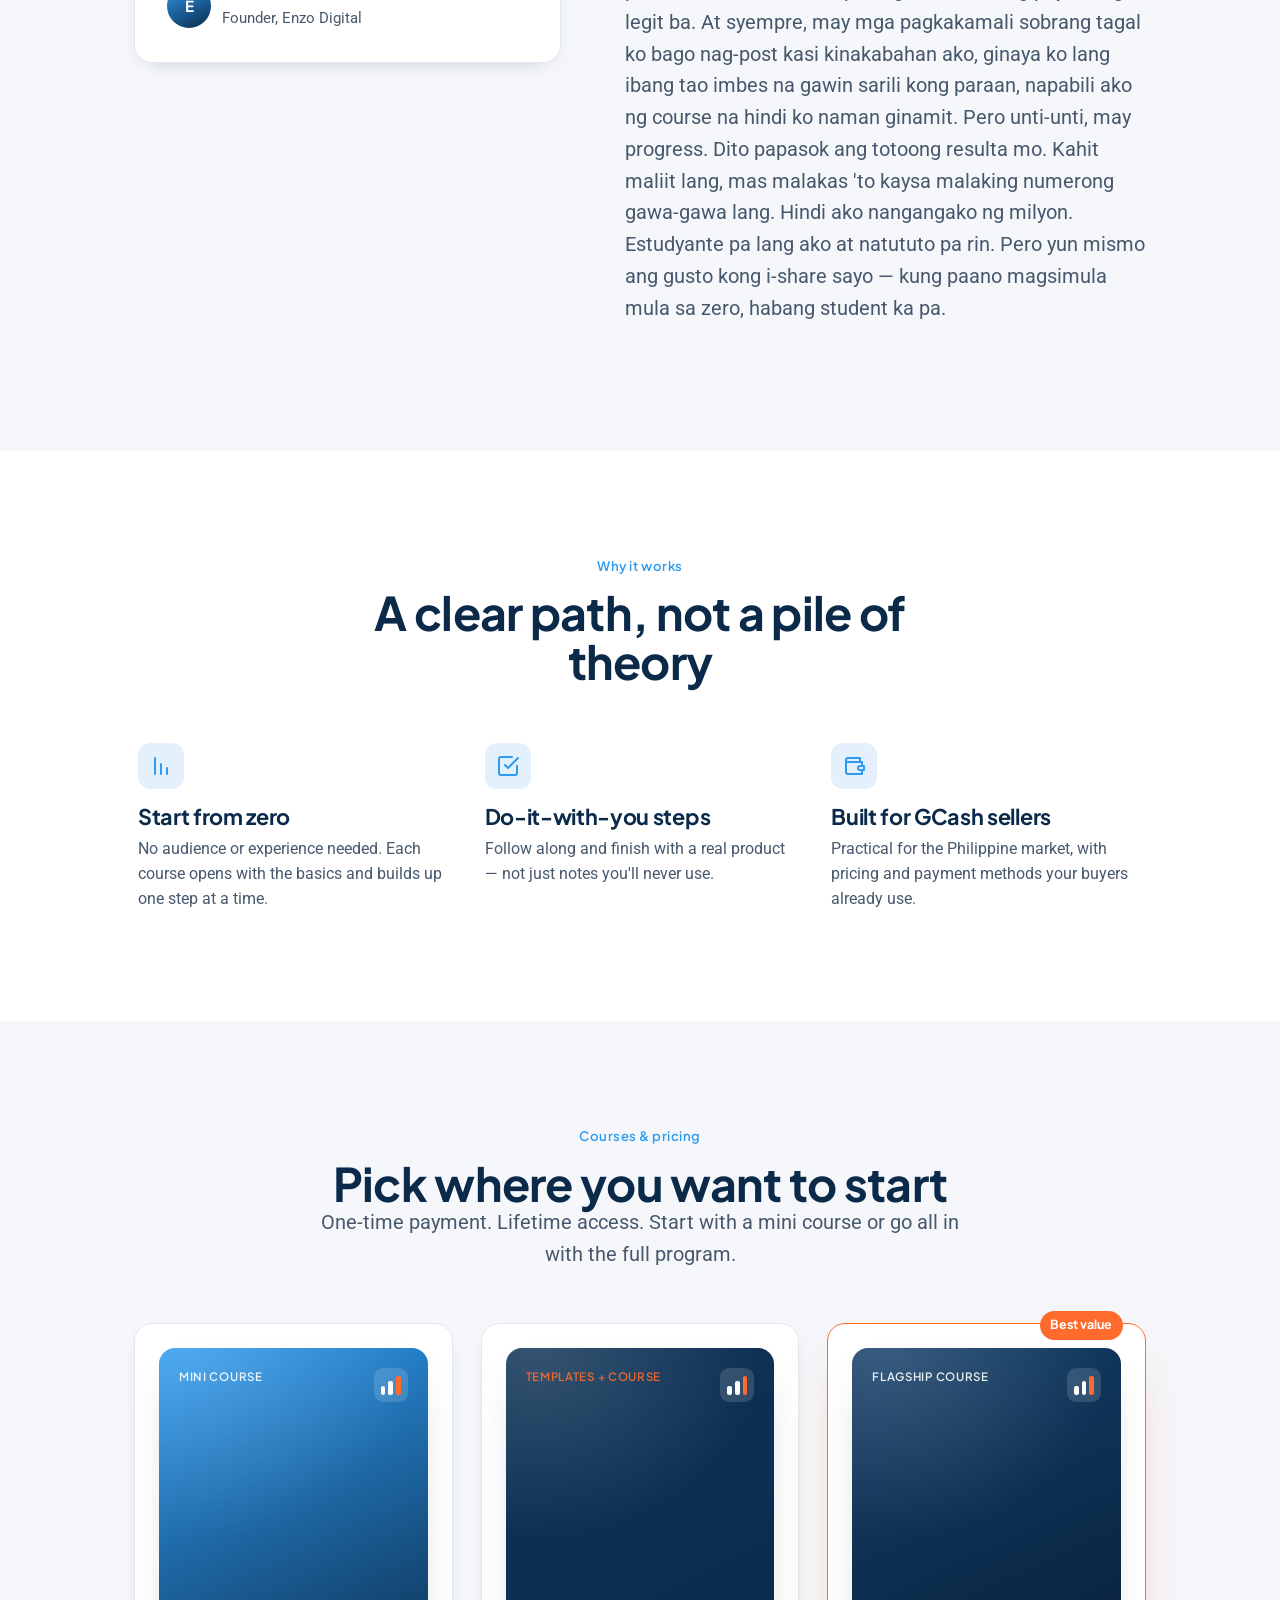
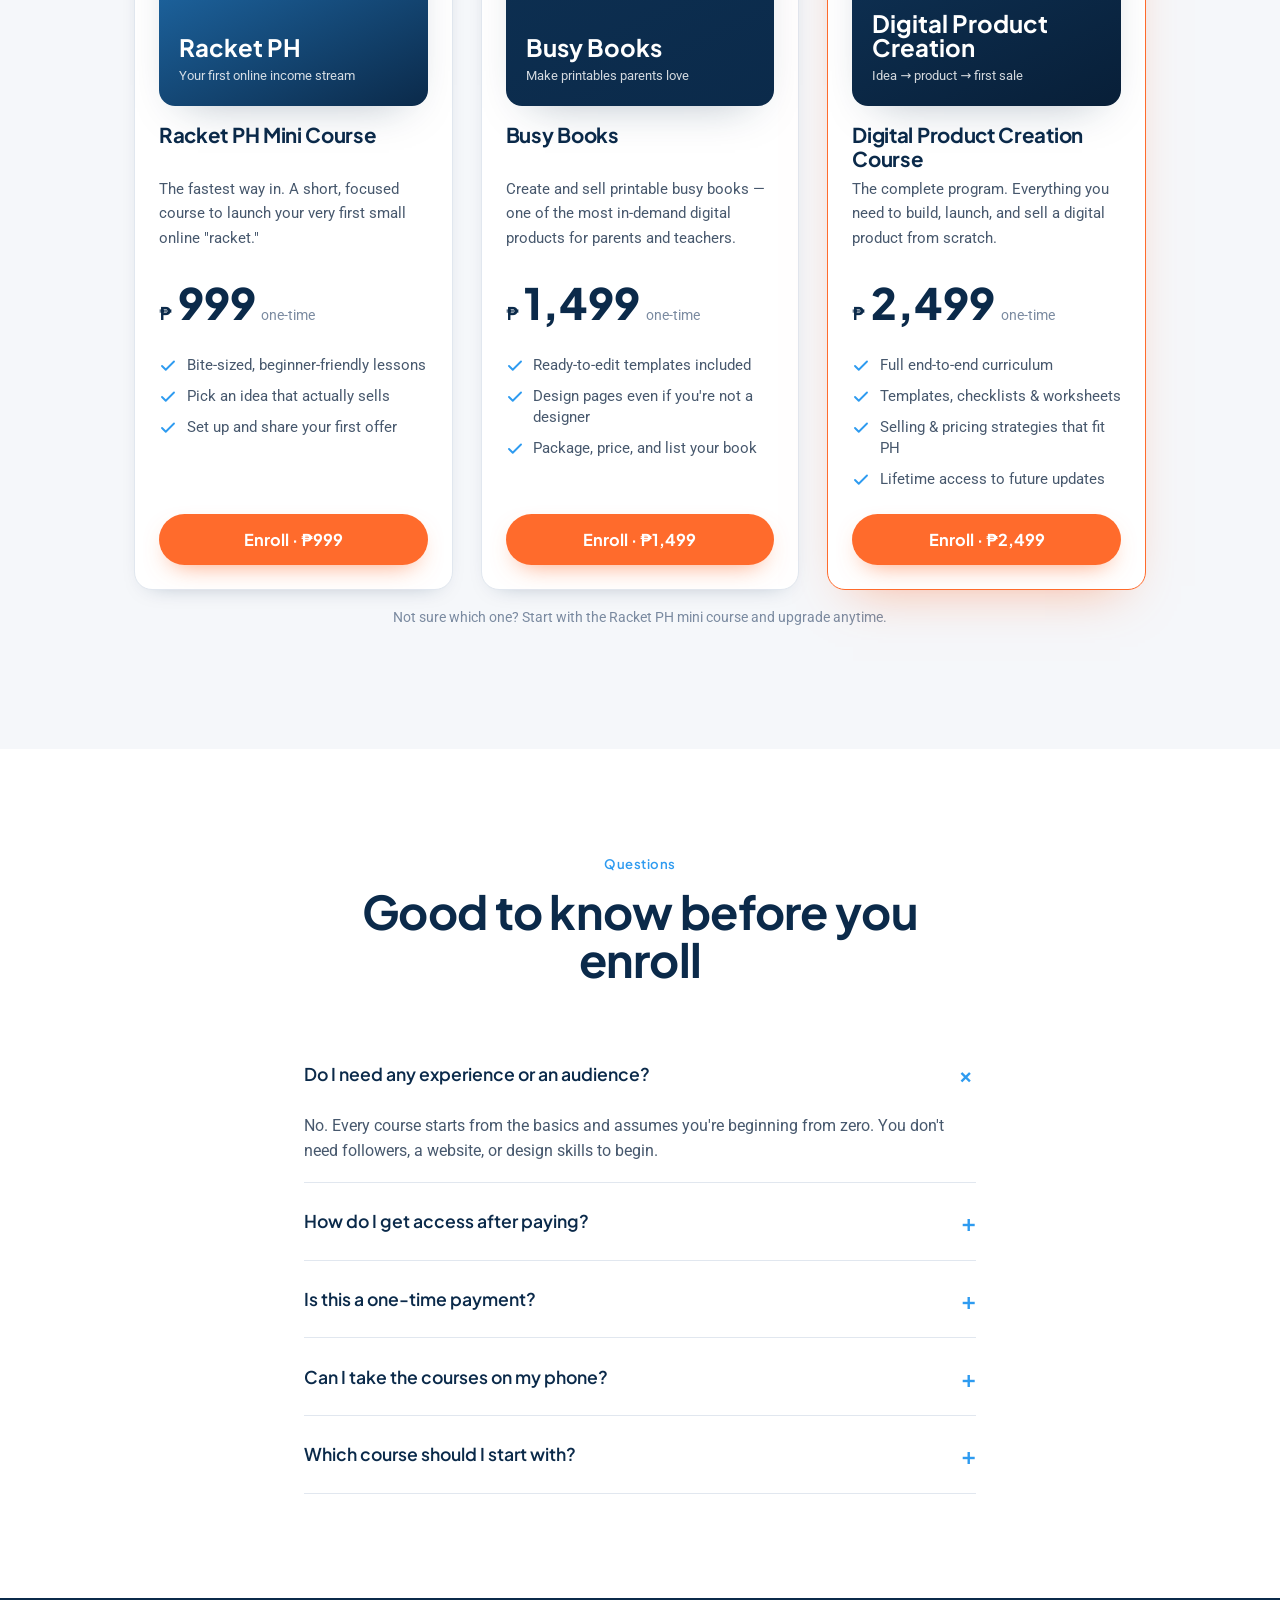
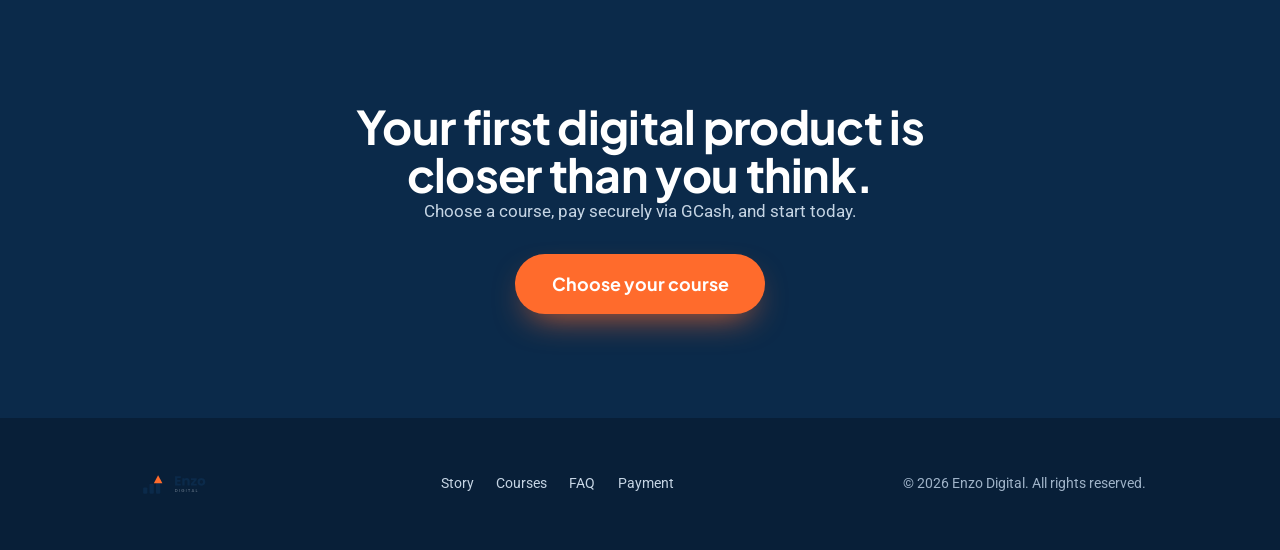
==== commit a405d258: "Update index.html" ====
--- a/index.html
+++ b/index.html
@@ -3,7 +3,6 @@
 <head>
 <meta charset="UTF-8">
 <meta name="viewport" content="width=device-width, initial-scale=1">
-<meta name="theme-color" content="#0B2A4A">
 <title>Enzo Digital — Create & sell your first digital product</title>
 <meta name="description" content="Beginner-friendly courses that walk you through creating and selling digital products online — from busy books to full digital product launches.">
 <link rel="icon" href="assets/logo.svg">
@@ -15,7 +14,7 @@
 <header class="site-head">
   <div class="wrap">
     <a class="brand" href="index.html" aria-label="Enzo Digital home">
-      <img src="assets/logo.svg" alt="Enzo Digital">
+      <img src="logo.png" alt="Enzo Digital">
     </a>
     <nav class="nav">
       <a href="#story">Story</a>
@@ -46,15 +45,13 @@
           <span class="cv-tag">Mini Course</span>
           <span class="cv-mark"><i></i><i></i><i></i></span>
         </div>
-        <img class="cv-art cv-logo" src="assets/raketph-logo.svg" alt="RaketPH logo">
-        <div><div class="cv-title">RaketPH</div><div class="cv-sub">Your first online income stream</div></div>
+        <div><div class="cv-title">Racket&nbsp;PH</div><div class="cv-sub">Your first online income stream</div></div>
       </div>
       <div class="cover cover-navy c2">
         <div style="display:flex;justify-content:space-between;align-items:flex-start">
           <span class="cv-tag">Flagship Course</span>
           <span class="cv-mark"><i></i><i></i><i></i></span>
         </div>
-        <img class="cv-art" src="assets/asset-digital-product.png" alt="Product builder screen showing the idea to product to sale progress">
         <div><div class="cv-title">Digital Product Creation</div><div class="cv-sub">Idea → product → first sale</div></div>
       </div>
       <div class="cover cover-orange c3">
@@ -62,7 +59,6 @@
           <span class="cv-tag">Templates + Course</span>
           <span class="cv-mark"><i></i><i></i><i></i></span>
         </div>
-        <img class="cv-art" src="assets/asset-busy-books.png" alt="Printable busy book pages: ABC tracing, count and trace, shapes and colors">
         <div><div class="cv-title">Busy&nbsp;Books</div><div class="cv-sub">Make printables parents love</div></div>
       </div>
     </div>
@@ -79,40 +75,78 @@
   </div>
 </div>
 
+<!-- ============ STORY ============ -->
+<section class="story" id="story">
+  <div class="wrap">
+    <div class="story-figure">
+      <p class="quote">"I built my first digital product on a laptop that could barely run two tabs. If I could figure it out, I knew I could make the path shorter for everyone else."</p>
+      <div class="by">
+        <span class="avatar">E</span>
+        <span><b style="color:var(--navy)">Enzo</b><br>Founder, Enzo Digital</span>
+      </div>
+    </div>
+    <div>
+      <p class="eyebrow">The story</p>
+      <h2>Digital products shouldn't feel out of reach.</h2>
+      <p class="lead" style="margin-bottom:1.4rem">
+Just like you, estudyante lang ako na walang alam sa online business noong nagsimula ako. 3rd year college ako ngayon, at sinimulan ko 'to kasi gusto kong kumita para sa sarili kong pangangailangan dumarami kasi ang gastusin habang nag-aaral, at ayoko nang laging umasa sa magulang ko. Kaya nag-aral ako ng Digital Marketing.
+Hindi 'to overnight. Sa totoo lang, marami akong hindi alam sa umpisa hindi ko alam kung saan magsisimula, natakot ako baka scam, ang dami kong pinanood na video pero di ako kumikilos, napahingi muna ako ng payo kung legit ba.  At syempre, may mga pagkakamali  sobrang tagal ko bago nag-post kasi kinakabahan ako, ginaya ko lang ibang tao imbes na gawin sarili kong paraan, napabili ako ng course na hindi ko naman ginamit.
+Pero unti-unti, may progress.
+Dito papasok ang totoong resulta mo. Kahit maliit lang, mas malakas 'to kaysa malaking numerong gawa-gawa lang. 
+Hindi ako nangangako ng milyon. Estudyante pa lang ako at natututo pa rin. Pero yun mismo ang gusto kong i-share sayo — kung paano magsimula mula sa zero, habang student ka pa.
+    </div>
+  </div>
+</section>
+
+<!-- ============ VALUE PROPS ============ -->
+<section class="value">
+  <div class="wrap">
+    <div class="sec-head center">
+      <p class="eyebrow">Why it works</p>
+      <h2>A clear path, not a pile of theory</h2>
+    </div>
+    <div class="grid-3">
+      <div class="vcard">
+        <div class="vico"><svg viewBox="0 0 24 24" fill="none" stroke-width="2" stroke-linecap="round" stroke-linejoin="round"><path d="M12 20V10M6 20V4M18 20v-6"/></svg></div>
+        <h3>Start from zero</h3>
+        <p>No audience or experience needed. Each course opens with the basics and builds up one step at a time.</p>
+      </div>
+      <div class="vcard">
+        <div class="vico"><svg viewBox="0 0 24 24" fill="none" stroke-width="2" stroke-linecap="round" stroke-linejoin="round"><path d="M9 11l3 3L22 4"/><path d="M21 12v7a2 2 0 0 1-2 2H5a2 2 0 0 1-2-2V5a2 2 0 0 1 2-2h11"/></svg></div>
+        <h3>Do-it-with-you steps</h3>
+        <p>Follow along and finish with a real product — not just notes you'll never use.</p>
+      </div>
+      <div class="vcard">
+        <div class="vico"><svg viewBox="0 0 24 24" fill="none" stroke-width="2" stroke-linecap="round" stroke-linejoin="round"><path d="M20 12V8H6a2 2 0 0 1 0-4h12v4"/><path d="M4 6v12a2 2 0 0 0 2 2h14v-4"/><path d="M18 12a2 2 0 0 0 0 4h4v-4Z"/></svg></div>
+        <h3>Built for GCash sellers</h3>
+        <p>Practical for the Philippine market, with pricing and payment methods your buyers already use.</p>
+      </div>
+    </div>
+  </div>
+</section>
+
 <!-- ============ COURSES / PRICELIST ============ -->
 <section class="courses" id="courses">
   <div class="wrap">
     <div class="sec-head center">
       <p class="eyebrow">Courses & pricing</p>
       <h2>Pick where you want to start</h2>
-      <p class="lead">One-time payment. Lifetime access. Start with a mini course or go all in with the full program. You may also resell this.</p>
-      <div class="timer">
-        <span class="t-label">⚡ Limited time only — discount ends in</span>
-        <span class="t-clock">
-          <span class="t-seg"><b id="cd-h">00</b><i>Hours</i></span>
-          <span class="t-sep">:</span>
-          <span class="t-seg"><b id="cd-m">00</b><i>Minutes</i></span>
-          <span class="t-sep">:</span>
-          <span class="t-seg"><b id="cd-s">00</b><i>Seconds</i></span>
-        </span>
-      </div>
+      <p class="lead">One-time payment. Lifetime access. Start with a mini course or go all in with the full program.</p>
     </div>
 
     <div class="price-grid">
 
-      <!-- RaketPH -->
+      <!-- Racket PH -->
       <article class="pcard">
         <div class="cover cover-blue">
           <div style="display:flex;justify-content:space-between;align-items:flex-start">
             <span class="cv-tag">Mini Course</span>
             <span class="cv-mark"><i></i><i></i><i></i></span>
           </div>
-          <img class="cv-art cv-logo" src="assets/raketph-logo.svg" alt="RaketPH logo">
-          <div><div class="cv-title">RaketPH</div><div class="cv-sub">Your first online income stream</div></div>
-        </div>
-        <h3 class="pname">RaketPH Mini Course</h3>
+          <div><div class="cv-title">Racket&nbsp;PH</div><div class="cv-sub">Your first online income stream</div></div>
+        </div>
+        <h3 class="pname">Racket PH Mini Course</h3>
         <p class="pdesc">The fastest way in. A short, focused course to launch your very first small online "racket."</p>
-        <div class="was">Total value <s>₱1,500</s> <b>SAVE ₱501</b></div>
         <div class="price"><span class="cur">₱</span><span class="amt">999</span><span class="per">one-time</span></div>
         <ul class="plist">
           <li><svg viewBox="0 0 24 24" fill="none" stroke-width="2.5" stroke-linecap="round" stroke-linejoin="round"><path d="M20 6 9 17l-5-5"/></svg>Bite-sized, beginner-friendly lessons</li>
@@ -129,12 +163,10 @@
             <span class="cv-tag">Templates + Course</span>
             <span class="cv-mark"><i></i><i></i><i></i></span>
           </div>
-          <img class="cv-art" src="assets/asset-busy-books.png" alt="Printable busy book pages: ABC tracing, count and trace, shapes and colors">
           <div><div class="cv-title">Busy&nbsp;Books</div><div class="cv-sub">Make printables parents love</div></div>
         </div>
         <h3 class="pname">Busy Books</h3>
         <p class="pdesc">Create and sell printable busy books — one of the most in-demand digital products for parents and teachers.</p>
-        <div class="was">Total value <s>₱1,700</s> <b>SAVE ₱201</b></div>
         <div class="price"><span class="cur">₱</span><span class="amt">1,499</span><span class="per">one-time</span></div>
         <ul class="plist">
           <li><svg viewBox="0 0 24 24" fill="none" stroke-width="2.5" stroke-linecap="round" stroke-linejoin="round"><path d="M20 6 9 17l-5-5"/></svg>Ready-to-edit templates included</li>
@@ -149,20 +181,16 @@
         <span class="flag">Best value</span>
         <div class="cover cover-navy">
           <div style="display:flex;justify-content:space-between;align-items:flex-start">
-            <span class="cv-tag">3-in-1 Bundle</span>
+            <span class="cv-tag">Flagship Course</span>
             <span class="cv-mark"><i></i><i></i><i></i></span>
           </div>
-          <img class="cv-art" src="assets/asset-digital-product.png" alt="Product builder screen showing the idea to product to sale progress">
           <div><div class="cv-title">Digital Product Creation</div><div class="cv-sub">Idea → product → first sale</div></div>
         </div>
         <h3 class="pname">Digital Product Creation Course</h3>
-        <p class="pdesc">The complete bundle. Everything you need to build, launch, and sell a digital product from scratch — with RaketPH and Busy Books bundled in.</p>
-        <div class="was">Total value <s>₱4,997</s> <b>SAVE ₱2,498</b></div>
+        <p class="pdesc">The complete program. Everything you need to build, launch, and sell a digital product from scratch.</p>
         <div class="price"><span class="cur">₱</span><span class="amt">2,499</span><span class="per">one-time</span></div>
         <ul class="plist">
           <li><svg viewBox="0 0 24 24" fill="none" stroke-width="2.5" stroke-linecap="round" stroke-linejoin="round"><path d="M20 6 9 17l-5-5"/></svg>Full end-to-end curriculum</li>
-          <li class="inc"><svg viewBox="0 0 24 24" fill="none" stroke-width="2.5" stroke-linecap="round" stroke-linejoin="round"><path d="M20 6 9 17l-5-5"/></svg><span><b>RaketPH Mini Course</b> included free — ₱999 value</span></li>
-          <li class="inc"><svg viewBox="0 0 24 24" fill="none" stroke-width="2.5" stroke-linecap="round" stroke-linejoin="round"><path d="M20 6 9 17l-5-5"/></svg><span><b>Busy Books + templates</b> included free — ₱1,499 value</span></li>
           <li><svg viewBox="0 0 24 24" fill="none" stroke-width="2.5" stroke-linecap="round" stroke-linejoin="round"><path d="M20 6 9 17l-5-5"/></svg>Templates, checklists & worksheets</li>
           <li><svg viewBox="0 0 24 24" fill="none" stroke-width="2.5" stroke-linecap="round" stroke-linejoin="round"><path d="M20 6 9 17l-5-5"/></svg>Selling & pricing strategies that fit PH</li>
           <li><svg viewBox="0 0 24 24" fill="none" stroke-width="2.5" stroke-linecap="round" stroke-linejoin="round"><path d="M20 6 9 17l-5-5"/></svg>Lifetime access to future updates</li>
@@ -171,54 +199,7 @@
       </article>
 
     </div>
-    <p class="note-line">Not sure which one? Start with the RaketPH mini course and upgrade anytime.</p>
-    <p class="notice"><span><b>All sales are final — no refunds once payment is confirmed.</b> Digital products are delivered instantly, so please choose carefully.</span></p>
-  </div>
-</section>
-
-<!-- ============ VALUE PROPS ============ -->
-<section class="value">
-  <div class="wrap">
-    <div class="sec-head center">
-      <p class="eyebrow">Why it works</p>
-      <h2>A clear path, not a pile of theory</h2>
-    </div>
-    <div class="grid-3">
-      <div class="vcard">
-        <div class="vico"><svg viewBox="0 0 24 24" fill="none" stroke-width="2" stroke-linecap="round" stroke-linejoin="round"><path d="M12 20V10M6 20V4M18 20v-6"/></svg></div>
-        <h3>Start from zero</h3>
-        <p>No audience or experience needed. Each course opens with the basics and builds up one step at a time.</p>
-      </div>
-      <div class="vcard">
-        <div class="vico"><svg viewBox="0 0 24 24" fill="none" stroke-width="2" stroke-linecap="round" stroke-linejoin="round"><path d="M9 11l3 3L22 4"/><path d="M21 12v7a2 2 0 0 1-2 2H5a2 2 0 0 1-2-2V5a2 2 0 0 1 2-2h11"/></svg></div>
-        <h3>Do-it-with-you steps</h3>
-        <p>Follow along and finish with a real product — not just notes you'll never use.</p>
-      </div>
-      <div class="vcard">
-        <div class="vico"><svg viewBox="0 0 24 24" fill="none" stroke-width="2" stroke-linecap="round" stroke-linejoin="round"><path d="M20 12V8H6a2 2 0 0 1 0-4h12v4"/><path d="M4 6v12a2 2 0 0 0 2 2h14v-4"/><path d="M18 12a2 2 0 0 0 0 4h4v-4Z"/></svg></div>
-        <h3>Built for GCash sellers</h3>
-        <p>Practical for the Philippine market, with pricing and payment methods your buyers already use.</p>
-      </div>
-    </div>
-  </div>
-</section>
-
-<!-- ============ STORY ============ -->
-<section class="story" id="story">
-  <div class="wrap">
-    <div class="story-figure">
-      <p class="quote">"Walang laptop, walang puhunan — isang cellphone lang at takot na sinuway. Kung kaya ko 'to habang estudyante, kaya mo rin."</p>
-      <div class="by">
-        <span class="avatar">E</span>
-        <span><b style="color:var(--navy)">Enzo</b><br>Founder, Enzo Digital</span>
-      </div>
-    </div>
-    <div>
-      <p class="eyebrow">The story</p>
-      <h2>Estudyante lang ako na walang alam sa online business.</h2>
-      <p class="lead" style="margin-bottom:1.4rem">4th year college, dumarami ang gastusin, ayoko nang umasa sa magulang ko. Kaya nag-aral ako ng Digital Marketing gamit lang ang phone ko — takot, zero knowledge, maraming mali sa daan.</p>
-      <p>Pero natutunan ko: hindi mo kailangang milyonaryo agad — kailangan mo lang magsimula. Kaya ito ang gusto kong i-share sayo — paano magsimula mula sa zero, habang student ka pa.</p>
-    </div>
+    <p class="note-line">Not sure which one? Start with the Racket PH mini course and upgrade anytime.</p>
   </div>
 </section>
 
@@ -243,16 +224,12 @@
       <p>Yes. Each course is a single one-time payment with lifetime access — no subscriptions or hidden fees.</p>
     </details>
     <details class="qa">
-      <summary>Can I get a refund?</summary>
-      <p>No. All sales are final. Because these are digital products delivered instantly, we don't offer refunds once your payment is confirmed. Please make sure you've picked the right course before you pay — message us first if you're unsure.</p>
-    </details>
-    <details class="qa">
       <summary>Can I take the courses on my phone?</summary>
       <p>Yes. The lessons work on any device with a browser, so you can learn on your phone, tablet, or laptop.</p>
     </details>
     <details class="qa">
       <summary>Which course should I start with?</summary>
-      <p>If you're brand new, the RaketPH mini course is the easiest entry point. If you want the full picture from idea to first sale, go with the Digital Product Creation Course.</p>
+      <p>If you're brand new, the Racket PH mini course is the easiest entry point. If you want the full picture from idea to first sale, go with the Digital Product Creation Course.</p>
     </details>
   </div>
 </section>
@@ -269,7 +246,7 @@
 <!-- ============ FOOTER ============ -->
 <footer class="site-foot">
   <div class="wrap">
-    <a class="brand" href="index.html"><img src="assets/logo-white.svg" alt="Enzo Digital"></a>
+    <a class="brand" href="index.html"><img src="assets/logo.svg" alt="Enzo Digital"></a>
     <nav class="fl">
       <a href="#story">Story</a>
       <a href="#courses">Courses</a>
@@ -281,9 +258,5 @@
 </footer>
 
 <script>document.getElementById('yr').textContent=new Date().getFullYear();</script>
-<script>
-// ponytail: counts down to local midnight, resets daily; use a fixed end date if the sale has a real deadline
-(function(){var h=document.getElementById('cd-h'),m=document.getElementById('cd-m'),c=document.getElementById('cd-s');function t(){var n=new Date(),e=new Date(n);e.setHours(24,0,0,0);var s=Math.floor((e-n)/1000),p=function(x){return String(x).padStart(2,'0')};h.textContent=p(Math.floor(s/3600));m.textContent=p(Math.floor(s%3600/60));c.textContent=p(s%60)}t();setInterval(t,1000)})();
-</script>
 </body>
 </html>
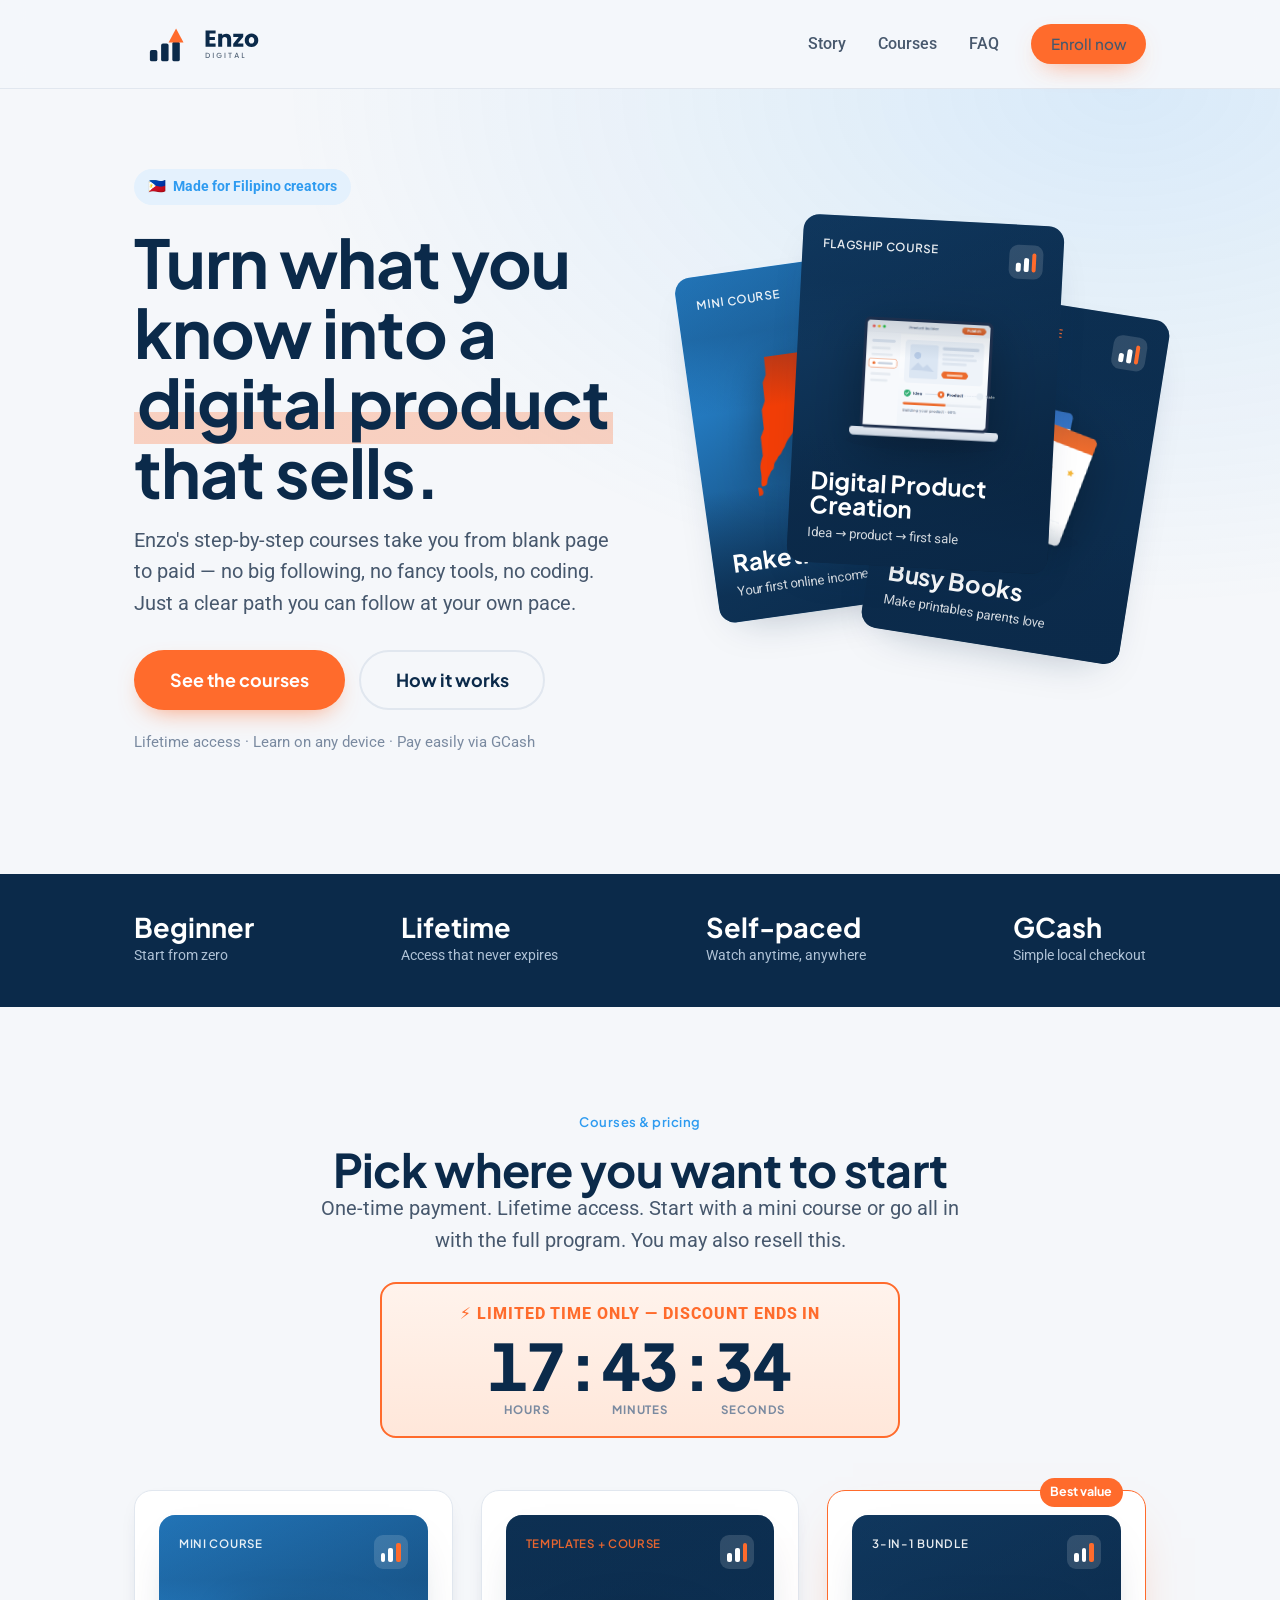
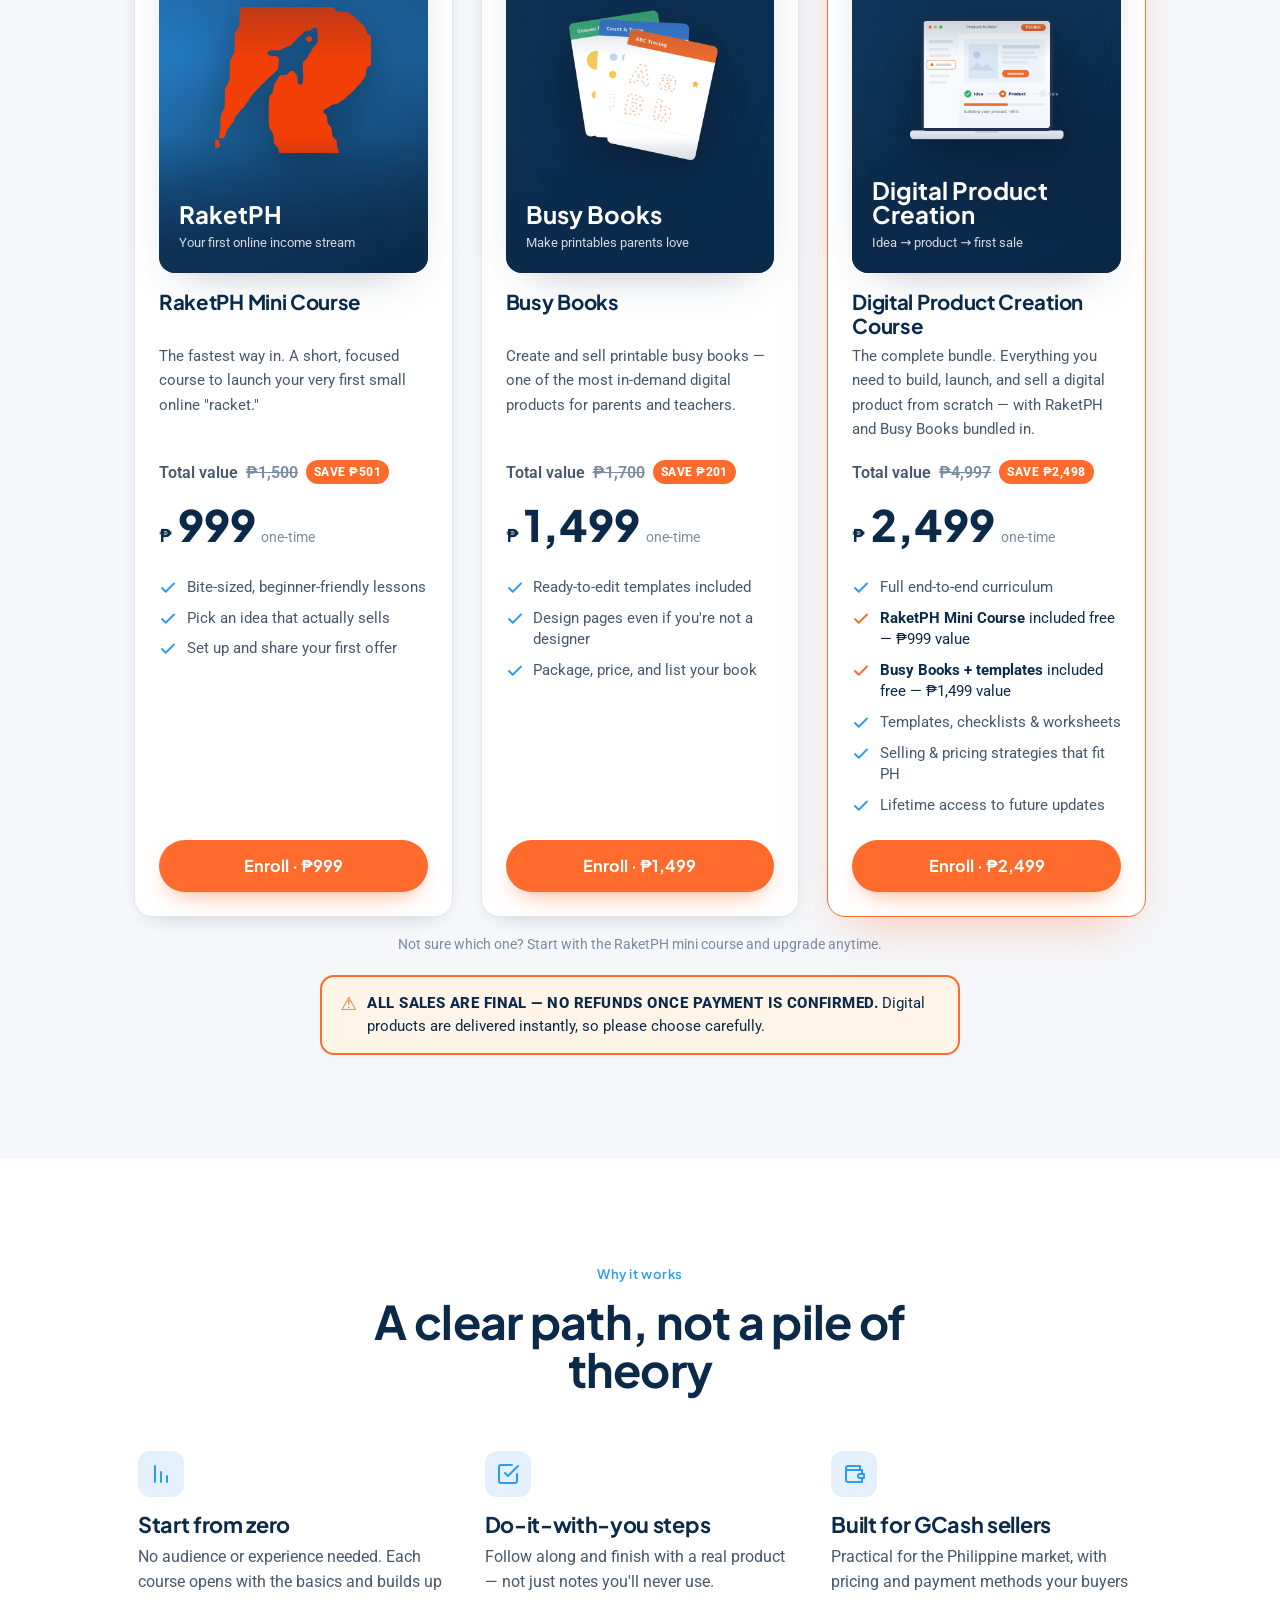
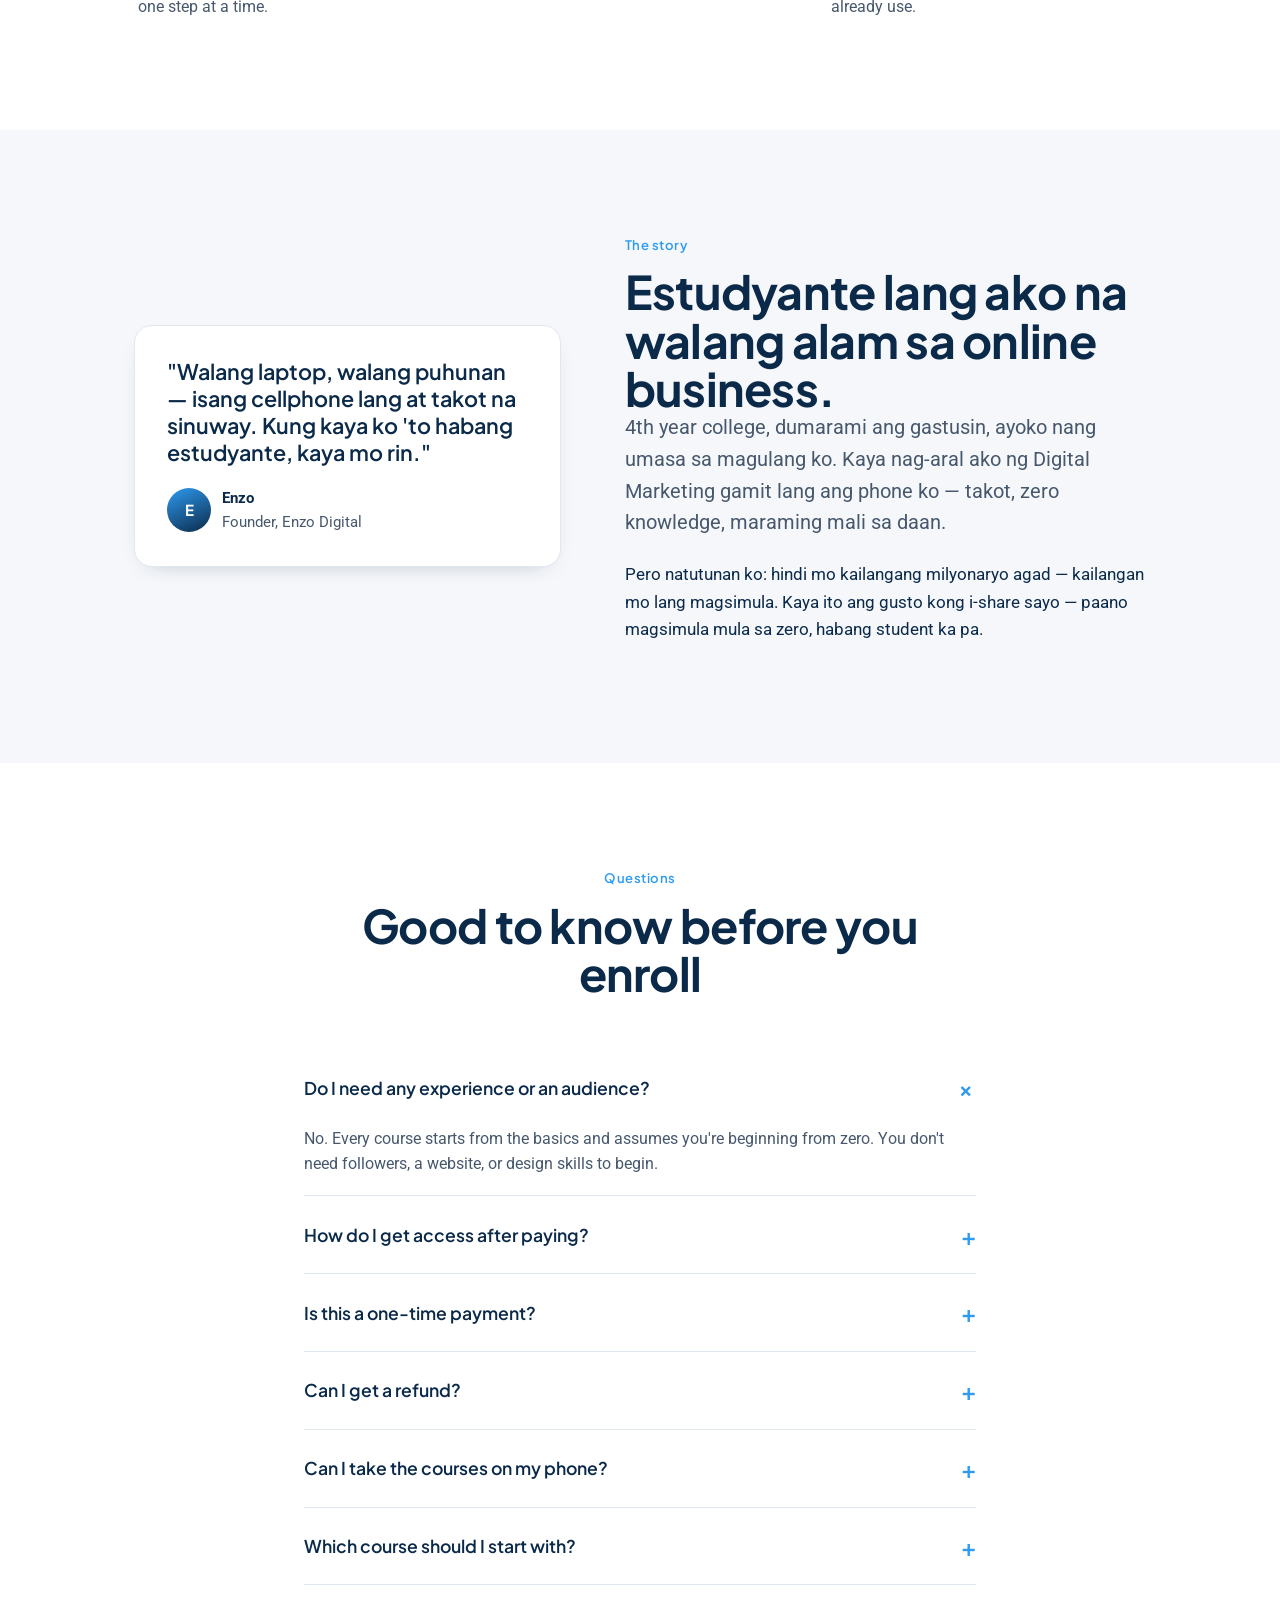
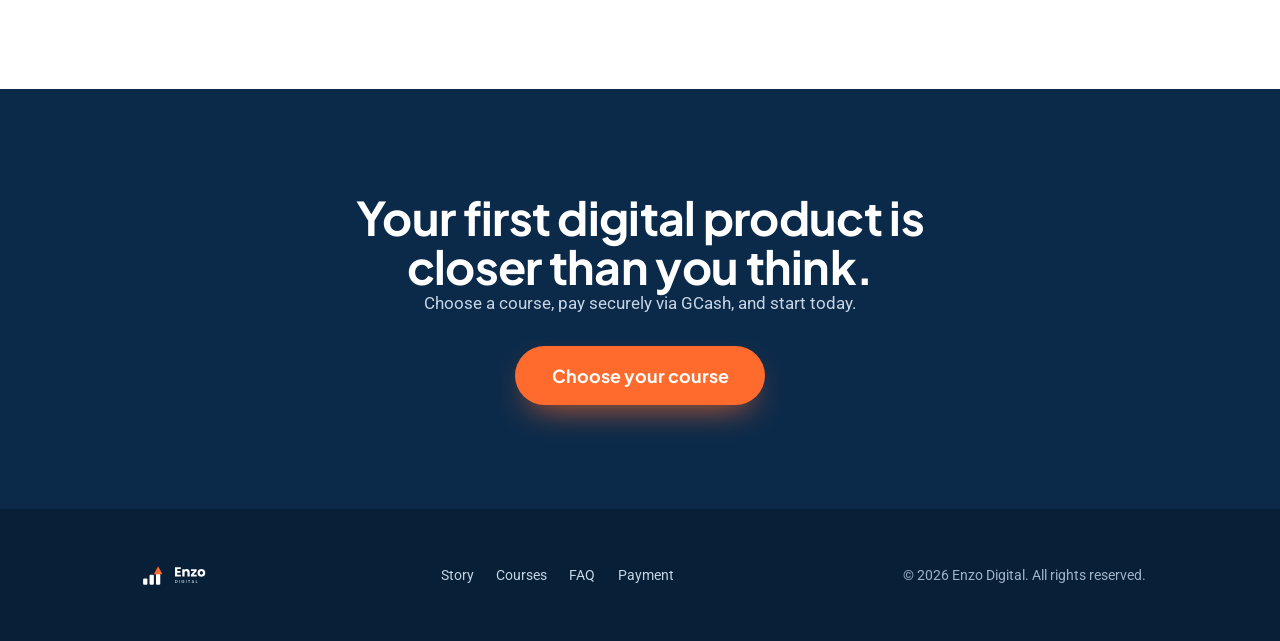
==== commit 336f1550: "Add files via upload" ====
--- a/index.html
+++ b/index.html
@@ -3,6 +3,7 @@
 <head>
 <meta charset="UTF-8">
 <meta name="viewport" content="width=device-width, initial-scale=1">
+<meta name="theme-color" content="#0B2A4A">
 <title>Enzo Digital — Create & sell your first digital product</title>
 <meta name="description" content="Beginner-friendly courses that walk you through creating and selling digital products online — from busy books to full digital product launches.">
 <link rel="icon" href="assets/logo.svg">
@@ -14,7 +15,7 @@
 <header class="site-head">
   <div class="wrap">
     <a class="brand" href="index.html" aria-label="Enzo Digital home">
-      <img src="logo.png" alt="Enzo Digital">
+      <img src="assets/logo.svg" alt="Enzo Digital">
     </a>
     <nav class="nav">
       <a href="#story">Story</a>
@@ -45,13 +46,15 @@
           <span class="cv-tag">Mini Course</span>
           <span class="cv-mark"><i></i><i></i><i></i></span>
         </div>
-        <div><div class="cv-title">Racket&nbsp;PH</div><div class="cv-sub">Your first online income stream</div></div>
+        <img class="cv-art cv-logo" src="assets/raketph-logo.svg" alt="RaketPH logo">
+        <div><div class="cv-title">RaketPH</div><div class="cv-sub">Your first online income stream</div></div>
       </div>
       <div class="cover cover-navy c2">
         <div style="display:flex;justify-content:space-between;align-items:flex-start">
           <span class="cv-tag">Flagship Course</span>
           <span class="cv-mark"><i></i><i></i><i></i></span>
         </div>
+        <img class="cv-art" src="assets/asset-digital-product.png" alt="Product builder screen showing the idea to product to sale progress">
         <div><div class="cv-title">Digital Product Creation</div><div class="cv-sub">Idea → product → first sale</div></div>
       </div>
       <div class="cover cover-orange c3">
@@ -59,6 +62,7 @@
           <span class="cv-tag">Templates + Course</span>
           <span class="cv-mark"><i></i><i></i><i></i></span>
         </div>
+        <img class="cv-art" src="assets/asset-busy-books.png" alt="Printable busy book pages: ABC tracing, count and trace, shapes and colors">
         <div><div class="cv-title">Busy&nbsp;Books</div><div class="cv-sub">Make printables parents love</div></div>
       </div>
     </div>
@@ -75,78 +79,40 @@
   </div>
 </div>
 
-<!-- ============ STORY ============ -->
-<section class="story" id="story">
-  <div class="wrap">
-    <div class="story-figure">
-      <p class="quote">"I built my first digital product on a laptop that could barely run two tabs. If I could figure it out, I knew I could make the path shorter for everyone else."</p>
-      <div class="by">
-        <span class="avatar">E</span>
-        <span><b style="color:var(--navy)">Enzo</b><br>Founder, Enzo Digital</span>
-      </div>
-    </div>
-    <div>
-      <p class="eyebrow">The story</p>
-      <h2>Digital products shouldn't feel out of reach.</h2>
-      <p class="lead" style="margin-bottom:1.4rem">
-Just like you, estudyante lang ako na walang alam sa online business noong nagsimula ako. 3rd year college ako ngayon, at sinimulan ko 'to kasi gusto kong kumita para sa sarili kong pangangailangan dumarami kasi ang gastusin habang nag-aaral, at ayoko nang laging umasa sa magulang ko. Kaya nag-aral ako ng Digital Marketing.
-Hindi 'to overnight. Sa totoo lang, marami akong hindi alam sa umpisa hindi ko alam kung saan magsisimula, natakot ako baka scam, ang dami kong pinanood na video pero di ako kumikilos, napahingi muna ako ng payo kung legit ba.  At syempre, may mga pagkakamali  sobrang tagal ko bago nag-post kasi kinakabahan ako, ginaya ko lang ibang tao imbes na gawin sarili kong paraan, napabili ako ng course na hindi ko naman ginamit.
-Pero unti-unti, may progress.
-Dito papasok ang totoong resulta mo. Kahit maliit lang, mas malakas 'to kaysa malaking numerong gawa-gawa lang. 
-Hindi ako nangangako ng milyon. Estudyante pa lang ako at natututo pa rin. Pero yun mismo ang gusto kong i-share sayo — kung paano magsimula mula sa zero, habang student ka pa.
-    </div>
-  </div>
-</section>
-
-<!-- ============ VALUE PROPS ============ -->
-<section class="value">
-  <div class="wrap">
-    <div class="sec-head center">
-      <p class="eyebrow">Why it works</p>
-      <h2>A clear path, not a pile of theory</h2>
-    </div>
-    <div class="grid-3">
-      <div class="vcard">
-        <div class="vico"><svg viewBox="0 0 24 24" fill="none" stroke-width="2" stroke-linecap="round" stroke-linejoin="round"><path d="M12 20V10M6 20V4M18 20v-6"/></svg></div>
-        <h3>Start from zero</h3>
-        <p>No audience or experience needed. Each course opens with the basics and builds up one step at a time.</p>
-      </div>
-      <div class="vcard">
-        <div class="vico"><svg viewBox="0 0 24 24" fill="none" stroke-width="2" stroke-linecap="round" stroke-linejoin="round"><path d="M9 11l3 3L22 4"/><path d="M21 12v7a2 2 0 0 1-2 2H5a2 2 0 0 1-2-2V5a2 2 0 0 1 2-2h11"/></svg></div>
-        <h3>Do-it-with-you steps</h3>
-        <p>Follow along and finish with a real product — not just notes you'll never use.</p>
-      </div>
-      <div class="vcard">
-        <div class="vico"><svg viewBox="0 0 24 24" fill="none" stroke-width="2" stroke-linecap="round" stroke-linejoin="round"><path d="M20 12V8H6a2 2 0 0 1 0-4h12v4"/><path d="M4 6v12a2 2 0 0 0 2 2h14v-4"/><path d="M18 12a2 2 0 0 0 0 4h4v-4Z"/></svg></div>
-        <h3>Built for GCash sellers</h3>
-        <p>Practical for the Philippine market, with pricing and payment methods your buyers already use.</p>
-      </div>
-    </div>
-  </div>
-</section>
-
 <!-- ============ COURSES / PRICELIST ============ -->
 <section class="courses" id="courses">
   <div class="wrap">
     <div class="sec-head center">
       <p class="eyebrow">Courses & pricing</p>
       <h2>Pick where you want to start</h2>
-      <p class="lead">One-time payment. Lifetime access. Start with a mini course or go all in with the full program.</p>
+      <p class="lead">One-time payment. Lifetime access. Start with a mini course or go all in with the full program. You may also resell this.</p>
+      <div class="timer">
+        <span class="t-label">⚡ Limited time only — discount ends in</span>
+        <span class="t-clock">
+          <span class="t-seg"><b id="cd-h">00</b><i>Hours</i></span>
+          <span class="t-sep">:</span>
+          <span class="t-seg"><b id="cd-m">00</b><i>Minutes</i></span>
+          <span class="t-sep">:</span>
+          <span class="t-seg"><b id="cd-s">00</b><i>Seconds</i></span>
+        </span>
+      </div>
     </div>
 
     <div class="price-grid">
 
-      <!-- Racket PH -->
+      <!-- RaketPH -->
       <article class="pcard">
         <div class="cover cover-blue">
           <div style="display:flex;justify-content:space-between;align-items:flex-start">
             <span class="cv-tag">Mini Course</span>
             <span class="cv-mark"><i></i><i></i><i></i></span>
           </div>
-          <div><div class="cv-title">Racket&nbsp;PH</div><div class="cv-sub">Your first online income stream</div></div>
-        </div>
-        <h3 class="pname">Racket PH Mini Course</h3>
+          <img class="cv-art cv-logo" src="assets/raketph-logo.svg" alt="RaketPH logo">
+          <div><div class="cv-title">RaketPH</div><div class="cv-sub">Your first online income stream</div></div>
+        </div>
+        <h3 class="pname">RaketPH Mini Course</h3>
         <p class="pdesc">The fastest way in. A short, focused course to launch your very first small online "racket."</p>
+        <div class="was">Total value <s>₱1,500</s> <b>SAVE ₱501</b></div>
         <div class="price"><span class="cur">₱</span><span class="amt">999</span><span class="per">one-time</span></div>
         <ul class="plist">
           <li><svg viewBox="0 0 24 24" fill="none" stroke-width="2.5" stroke-linecap="round" stroke-linejoin="round"><path d="M20 6 9 17l-5-5"/></svg>Bite-sized, beginner-friendly lessons</li>
@@ -163,10 +129,12 @@
             <span class="cv-tag">Templates + Course</span>
             <span class="cv-mark"><i></i><i></i><i></i></span>
           </div>
+          <img class="cv-art" src="assets/asset-busy-books.png" alt="Printable busy book pages: ABC tracing, count and trace, shapes and colors">
           <div><div class="cv-title">Busy&nbsp;Books</div><div class="cv-sub">Make printables parents love</div></div>
         </div>
         <h3 class="pname">Busy Books</h3>
         <p class="pdesc">Create and sell printable busy books — one of the most in-demand digital products for parents and teachers.</p>
+        <div class="was">Total value <s>₱1,700</s> <b>SAVE ₱201</b></div>
         <div class="price"><span class="cur">₱</span><span class="amt">1,499</span><span class="per">one-time</span></div>
         <ul class="plist">
           <li><svg viewBox="0 0 24 24" fill="none" stroke-width="2.5" stroke-linecap="round" stroke-linejoin="round"><path d="M20 6 9 17l-5-5"/></svg>Ready-to-edit templates included</li>
@@ -181,16 +149,20 @@
         <span class="flag">Best value</span>
         <div class="cover cover-navy">
           <div style="display:flex;justify-content:space-between;align-items:flex-start">
-            <span class="cv-tag">Flagship Course</span>
+            <span class="cv-tag">3-in-1 Bundle</span>
             <span class="cv-mark"><i></i><i></i><i></i></span>
           </div>
+          <img class="cv-art" src="assets/asset-digital-product.png" alt="Product builder screen showing the idea to product to sale progress">
           <div><div class="cv-title">Digital Product Creation</div><div class="cv-sub">Idea → product → first sale</div></div>
         </div>
         <h3 class="pname">Digital Product Creation Course</h3>
-        <p class="pdesc">The complete program. Everything you need to build, launch, and sell a digital product from scratch.</p>
+        <p class="pdesc">The complete bundle. Everything you need to build, launch, and sell a digital product from scratch — with RaketPH and Busy Books bundled in.</p>
+        <div class="was">Total value <s>₱4,997</s> <b>SAVE ₱2,498</b></div>
         <div class="price"><span class="cur">₱</span><span class="amt">2,499</span><span class="per">one-time</span></div>
         <ul class="plist">
           <li><svg viewBox="0 0 24 24" fill="none" stroke-width="2.5" stroke-linecap="round" stroke-linejoin="round"><path d="M20 6 9 17l-5-5"/></svg>Full end-to-end curriculum</li>
+          <li class="inc"><svg viewBox="0 0 24 24" fill="none" stroke-width="2.5" stroke-linecap="round" stroke-linejoin="round"><path d="M20 6 9 17l-5-5"/></svg><span><b>RaketPH Mini Course</b> included free — ₱999 value</span></li>
+          <li class="inc"><svg viewBox="0 0 24 24" fill="none" stroke-width="2.5" stroke-linecap="round" stroke-linejoin="round"><path d="M20 6 9 17l-5-5"/></svg><span><b>Busy Books + templates</b> included free — ₱1,499 value</span></li>
           <li><svg viewBox="0 0 24 24" fill="none" stroke-width="2.5" stroke-linecap="round" stroke-linejoin="round"><path d="M20 6 9 17l-5-5"/></svg>Templates, checklists & worksheets</li>
           <li><svg viewBox="0 0 24 24" fill="none" stroke-width="2.5" stroke-linecap="round" stroke-linejoin="round"><path d="M20 6 9 17l-5-5"/></svg>Selling & pricing strategies that fit PH</li>
           <li><svg viewBox="0 0 24 24" fill="none" stroke-width="2.5" stroke-linecap="round" stroke-linejoin="round"><path d="M20 6 9 17l-5-5"/></svg>Lifetime access to future updates</li>
@@ -199,7 +171,54 @@
       </article>
 
     </div>
-    <p class="note-line">Not sure which one? Start with the Racket PH mini course and upgrade anytime.</p>
+    <p class="note-line">Not sure which one? Start with the RaketPH mini course and upgrade anytime.</p>
+    <p class="notice"><span><b>All sales are final — no refunds once payment is confirmed.</b> Digital products are delivered instantly, so please choose carefully.</span></p>
+  </div>
+</section>
+
+<!-- ============ VALUE PROPS ============ -->
+<section class="value">
+  <div class="wrap">
+    <div class="sec-head center">
+      <p class="eyebrow">Why it works</p>
+      <h2>A clear path, not a pile of theory</h2>
+    </div>
+    <div class="grid-3">
+      <div class="vcard">
+        <div class="vico"><svg viewBox="0 0 24 24" fill="none" stroke-width="2" stroke-linecap="round" stroke-linejoin="round"><path d="M12 20V10M6 20V4M18 20v-6"/></svg></div>
+        <h3>Start from zero</h3>
+        <p>No audience or experience needed. Each course opens with the basics and builds up one step at a time.</p>
+      </div>
+      <div class="vcard">
+        <div class="vico"><svg viewBox="0 0 24 24" fill="none" stroke-width="2" stroke-linecap="round" stroke-linejoin="round"><path d="M9 11l3 3L22 4"/><path d="M21 12v7a2 2 0 0 1-2 2H5a2 2 0 0 1-2-2V5a2 2 0 0 1 2-2h11"/></svg></div>
+        <h3>Do-it-with-you steps</h3>
+        <p>Follow along and finish with a real product — not just notes you'll never use.</p>
+      </div>
+      <div class="vcard">
+        <div class="vico"><svg viewBox="0 0 24 24" fill="none" stroke-width="2" stroke-linecap="round" stroke-linejoin="round"><path d="M20 12V8H6a2 2 0 0 1 0-4h12v4"/><path d="M4 6v12a2 2 0 0 0 2 2h14v-4"/><path d="M18 12a2 2 0 0 0 0 4h4v-4Z"/></svg></div>
+        <h3>Built for GCash sellers</h3>
+        <p>Practical for the Philippine market, with pricing and payment methods your buyers already use.</p>
+      </div>
+    </div>
+  </div>
+</section>
+
+<!-- ============ STORY ============ -->
+<section class="story" id="story">
+  <div class="wrap">
+    <div class="story-figure">
+      <p class="quote">"Walang laptop, walang puhunan — isang cellphone lang at takot na sinuway. Kung kaya ko 'to habang estudyante, kaya mo rin."</p>
+      <div class="by">
+        <span class="avatar">E</span>
+        <span><b style="color:var(--navy)">Enzo</b><br>Founder, Enzo Digital</span>
+      </div>
+    </div>
+    <div>
+      <p class="eyebrow">The story</p>
+      <h2>Estudyante lang ako na walang alam sa online business.</h2>
+      <p class="lead" style="margin-bottom:1.4rem">4th year college, dumarami ang gastusin, ayoko nang umasa sa magulang ko. Kaya nag-aral ako ng Digital Marketing gamit lang ang phone ko — takot, zero knowledge, maraming mali sa daan.</p>
+      <p>Pero natutunan ko: hindi mo kailangang milyonaryo agad — kailangan mo lang magsimula. Kaya ito ang gusto kong i-share sayo — paano magsimula mula sa zero, habang student ka pa.</p>
+    </div>
   </div>
 </section>
 
@@ -224,12 +243,16 @@
       <p>Yes. Each course is a single one-time payment with lifetime access — no subscriptions or hidden fees.</p>
     </details>
     <details class="qa">
+      <summary>Can I get a refund?</summary>
+      <p>No. All sales are final. Because these are digital products delivered instantly, we don't offer refunds once your payment is confirmed. Please make sure you've picked the right course before you pay — message us first if you're unsure.</p>
+    </details>
+    <details class="qa">
       <summary>Can I take the courses on my phone?</summary>
       <p>Yes. The lessons work on any device with a browser, so you can learn on your phone, tablet, or laptop.</p>
     </details>
     <details class="qa">
       <summary>Which course should I start with?</summary>
-      <p>If you're brand new, the Racket PH mini course is the easiest entry point. If you want the full picture from idea to first sale, go with the Digital Product Creation Course.</p>
+      <p>If you're brand new, the RaketPH mini course is the easiest entry point. If you want the full picture from idea to first sale, go with the Digital Product Creation Course.</p>
     </details>
   </div>
 </section>
@@ -246,7 +269,7 @@
 <!-- ============ FOOTER ============ -->
 <footer class="site-foot">
   <div class="wrap">
-    <a class="brand" href="index.html"><img src="assets/logo.svg" alt="Enzo Digital"></a>
+    <a class="brand" href="index.html"><img src="assets/logo-white.svg" alt="Enzo Digital"></a>
     <nav class="fl">
       <a href="#story">Story</a>
       <a href="#courses">Courses</a>
@@ -258,5 +281,9 @@
 </footer>
 
 <script>document.getElementById('yr').textContent=new Date().getFullYear();</script>
+<script>
+// ponytail: counts down to local midnight, resets daily; use a fixed end date if the sale has a real deadline
+(function(){var h=document.getElementById('cd-h'),m=document.getElementById('cd-m'),c=document.getElementById('cd-s');function t(){var n=new Date(),e=new Date(n);e.setHours(24,0,0,0);var s=Math.floor((e-n)/1000),p=function(x){return String(x).padStart(2,'0')};h.textContent=p(Math.floor(s/3600));m.textContent=p(Math.floor(s%3600/60));c.textContent=p(s%60)}t();setInterval(t,1000)})();
+</script>
 </body>
 </html>
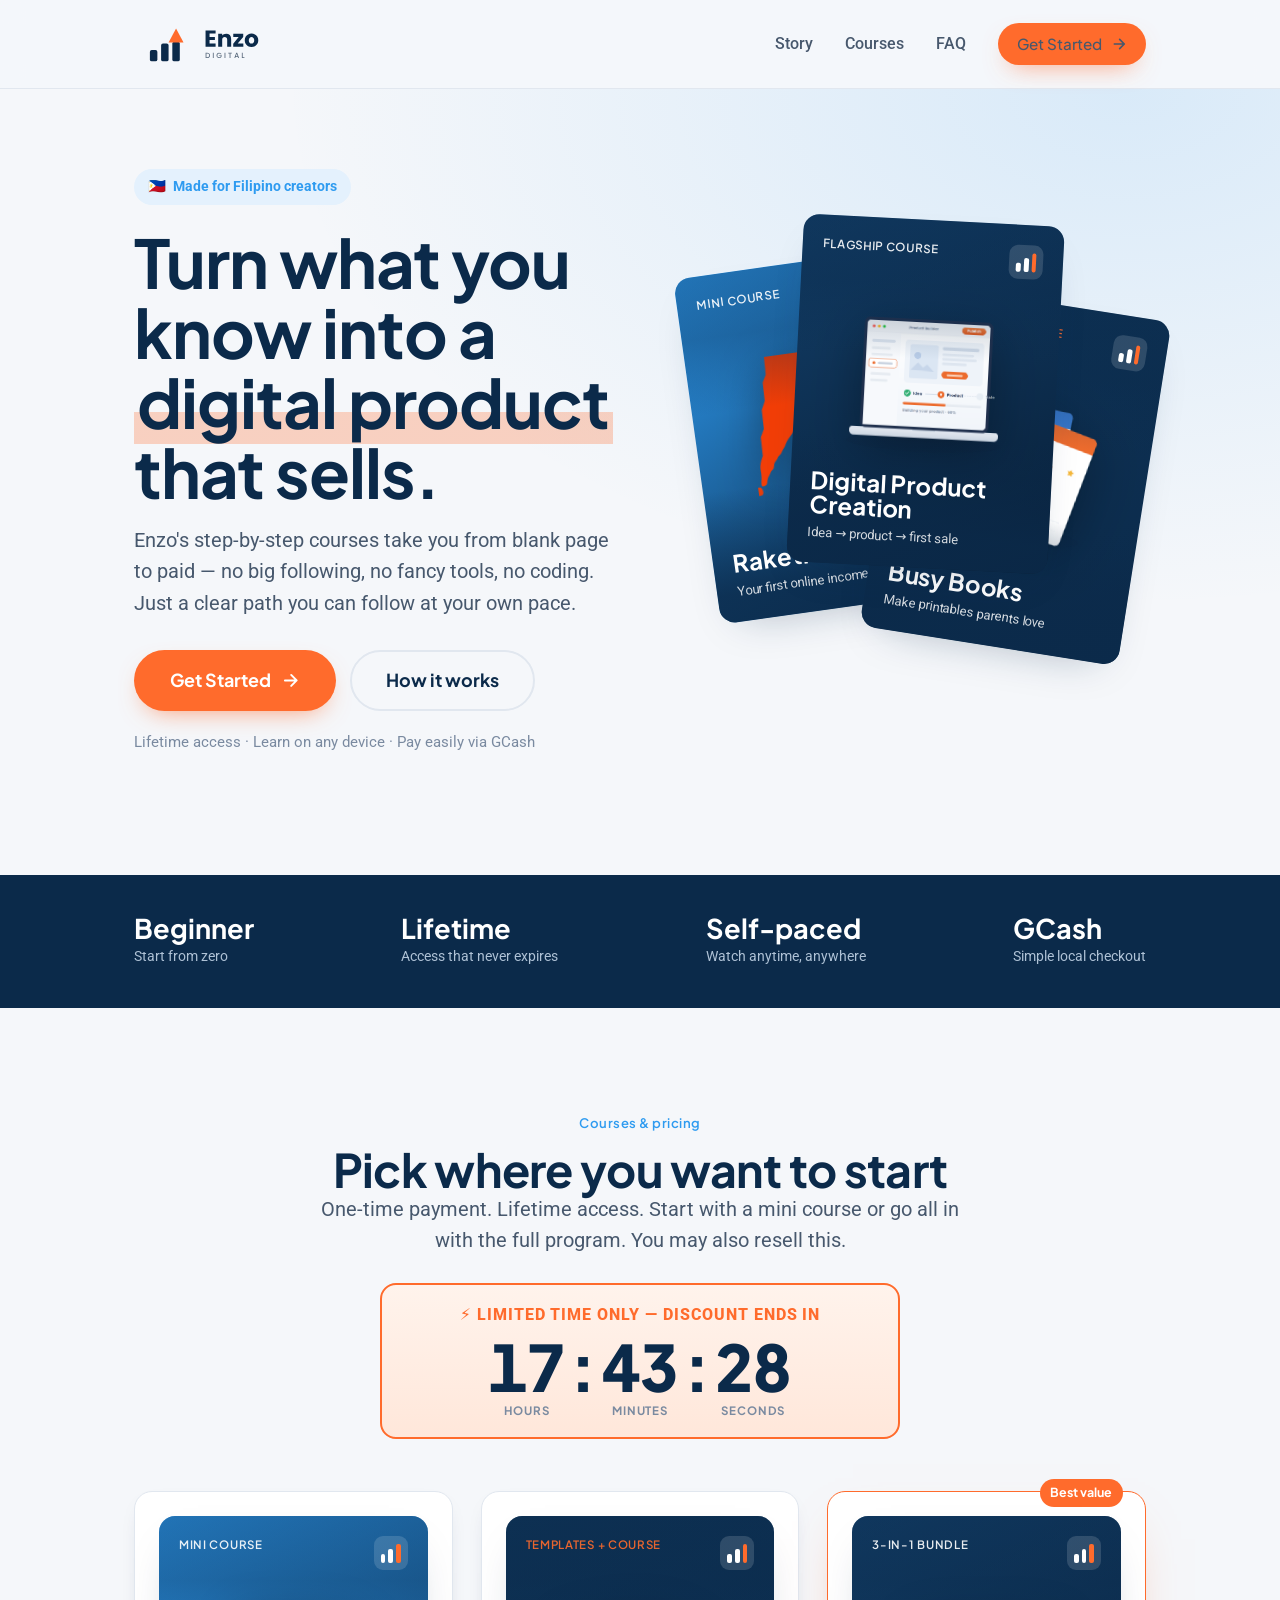
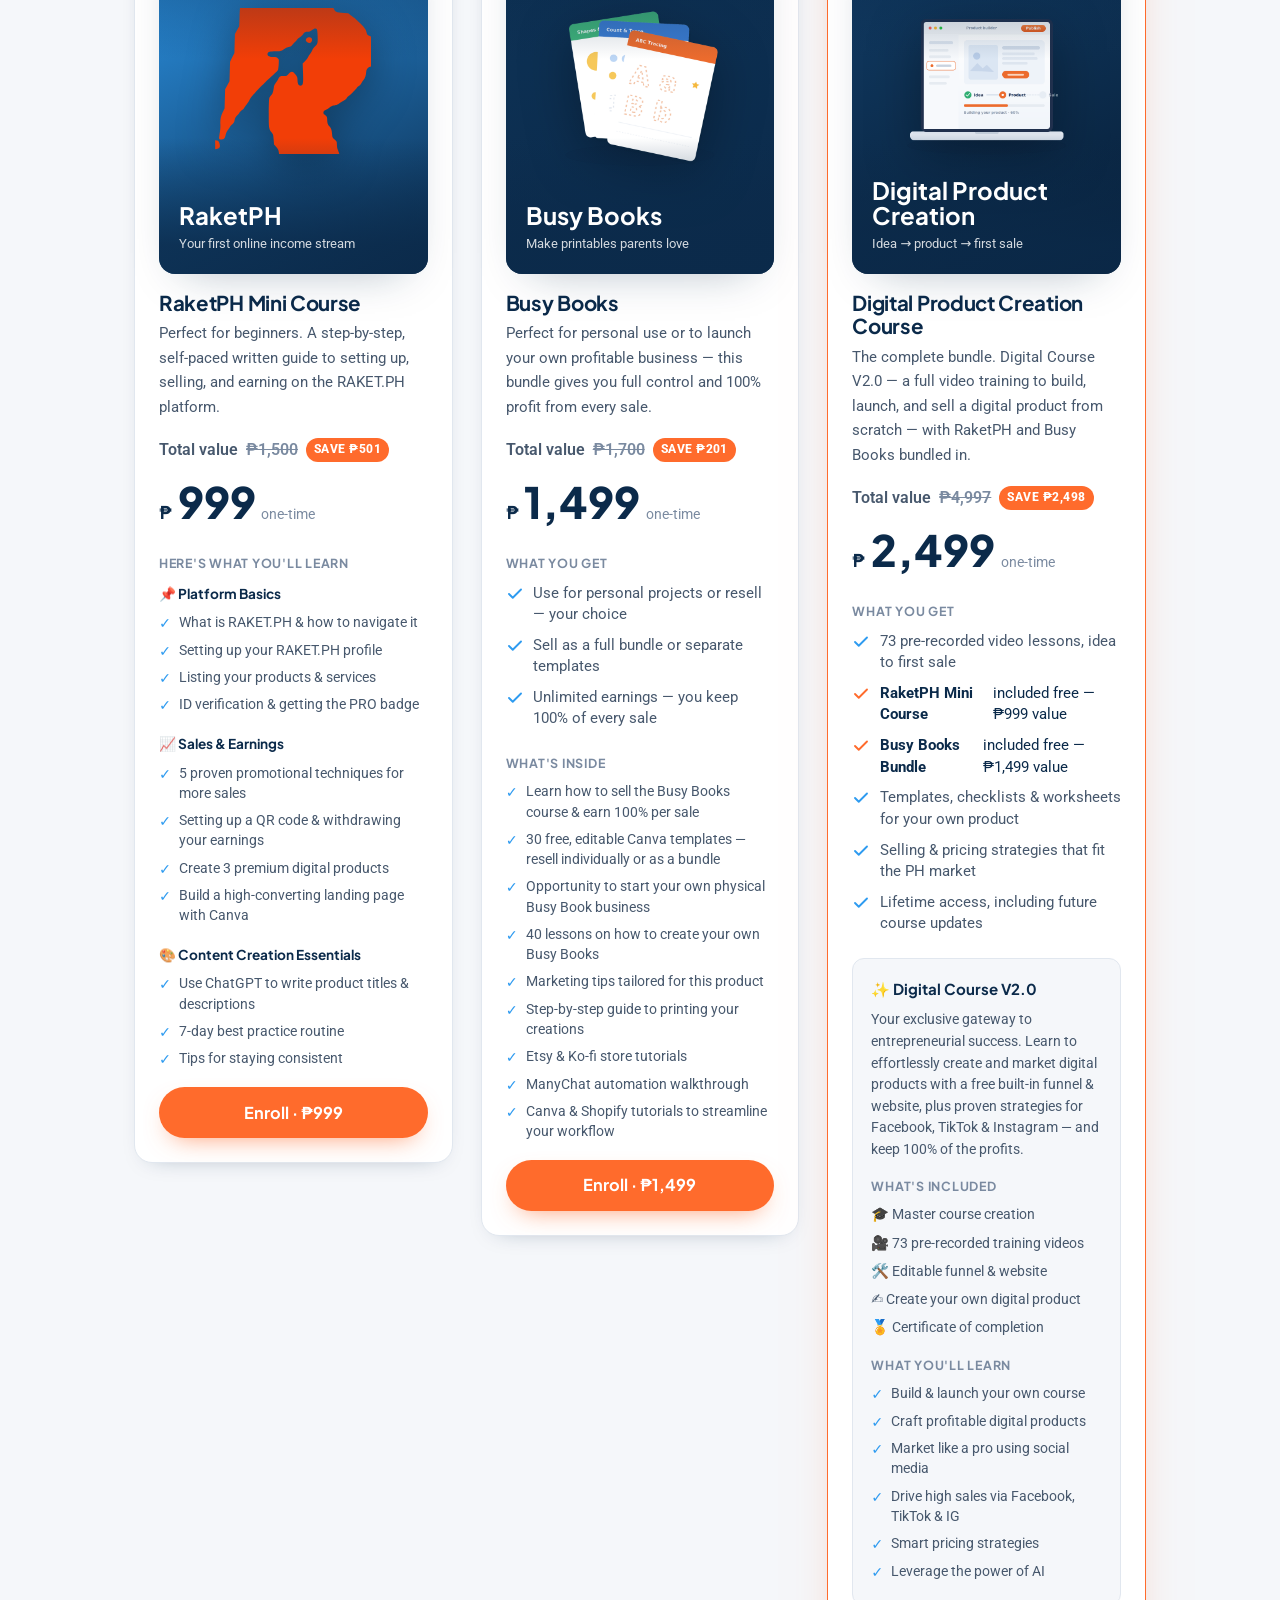
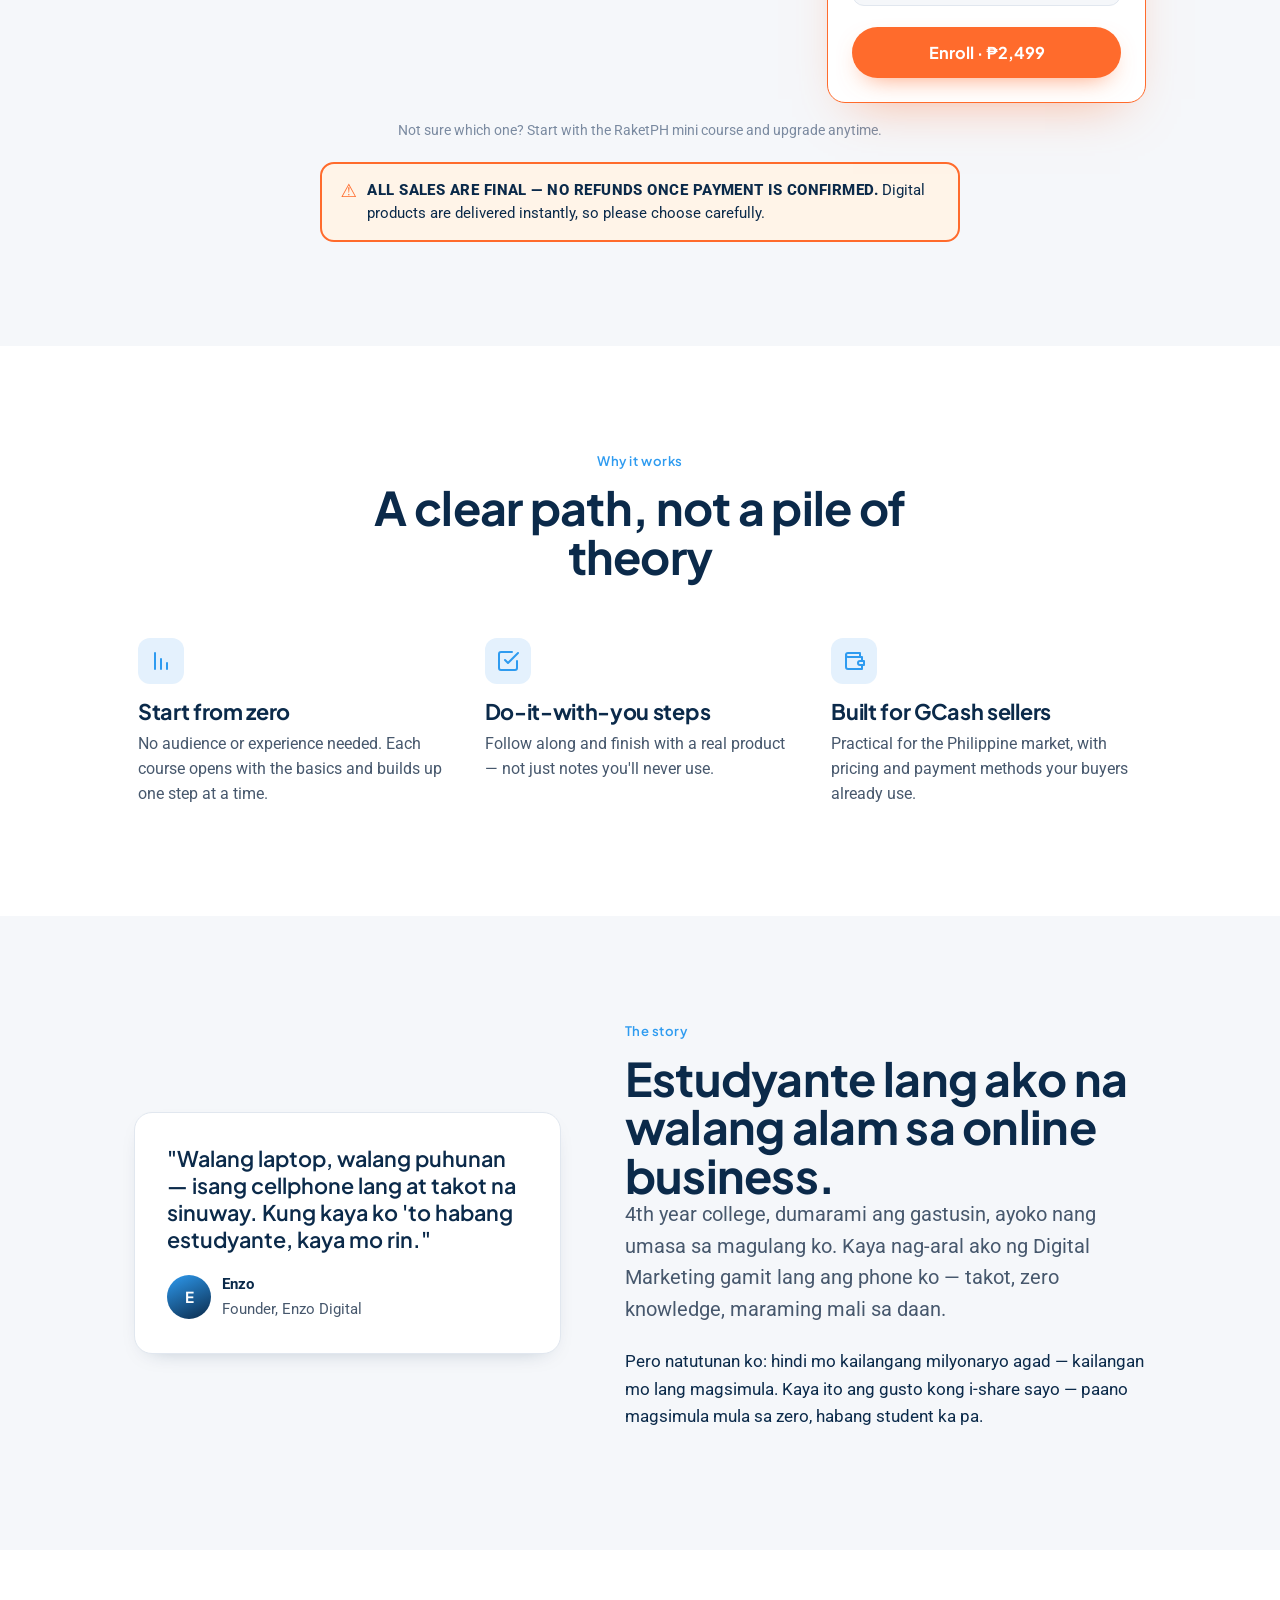
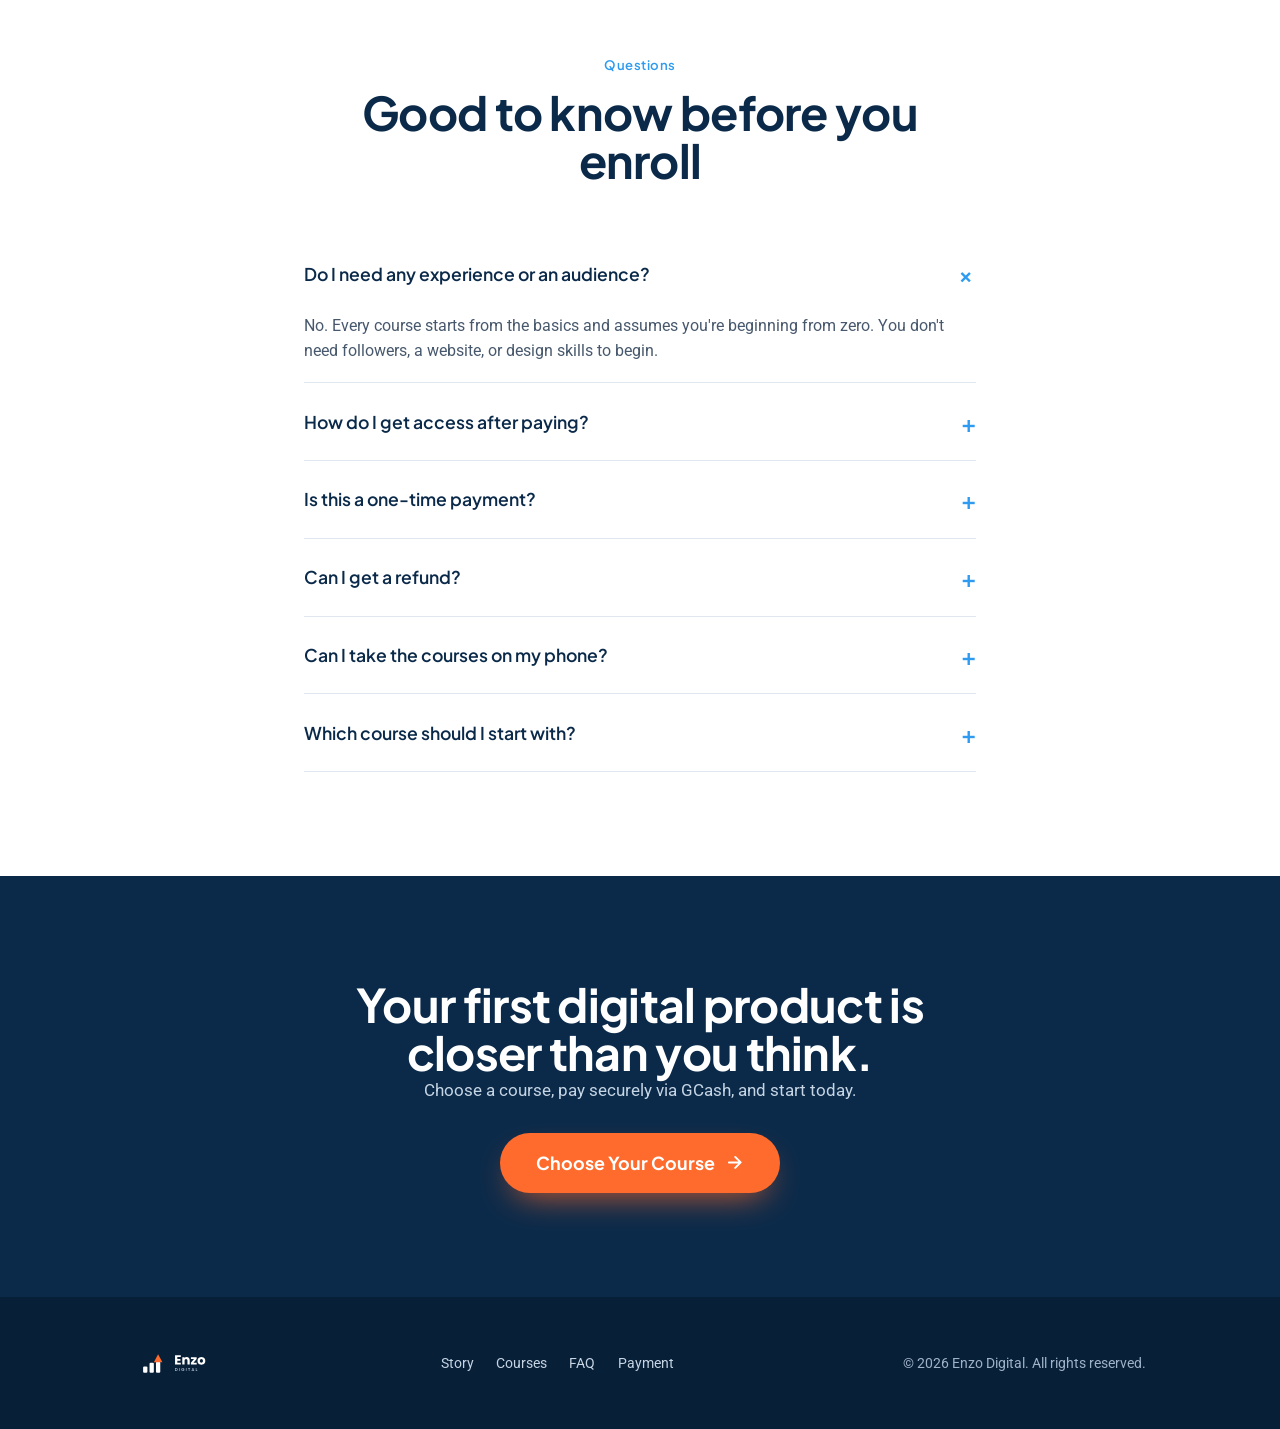
==== commit 690e163a: "Add files via upload" ====
--- a/index.html
+++ b/index.html
@@ -21,7 +21,7 @@
       <a href="#story">Story</a>
       <a href="#courses">Courses</a>
       <a href="#faq">FAQ</a>
-      <a class="btn btn-primary" href="#courses">Enroll now</a>
+      <a class="btn btn-primary" href="#courses">Get Started <svg class="icon-arrow" viewBox="0 0 24 24" fill="none" stroke-width="2.5" stroke-linecap="round" stroke-linejoin="round"><path d="M5 12h14M13 5l7 7-7 7"/></svg></a>
     </nav>
   </div>
 </header>
@@ -34,7 +34,7 @@
       <h1>Turn what you know into a <span class="u-mark">digital product</span> that sells.</h1>
       <p class="lead">Enzo's step-by-step courses take you from blank page to paid — no big following, no fancy tools, no coding. Just a clear path you can follow at your own pace.</p>
       <div class="hero-cta">
-        <a class="btn btn-primary btn-lg" href="#courses">See the courses</a>
+        <a class="btn btn-primary btn-lg" href="#courses">Get Started <svg class="icon-arrow" viewBox="0 0 24 24" fill="none" stroke-width="2.5" stroke-linecap="round" stroke-linejoin="round"><path d="M5 12h14M13 5l7 7-7 7"/></svg></a>
         <a class="btn btn-ghost btn-lg" href="#story">How it works</a>
       </div>
       <p class="hero-note">Lifetime access · Learn on any device · Pay easily via GCash</p>
@@ -111,14 +111,36 @@
           <div><div class="cv-title">RaketPH</div><div class="cv-sub">Your first online income stream</div></div>
         </div>
         <h3 class="pname">RaketPH Mini Course</h3>
-        <p class="pdesc">The fastest way in. A short, focused course to launch your very first small online "racket."</p>
+        <p class="pdesc">Perfect for beginners. A step-by-step, self-paced written guide to setting up, selling, and earning on the RAKET.PH platform.</p>
         <div class="was">Total value <s>₱1,500</s> <b>SAVE ₱501</b></div>
         <div class="price"><span class="cur">₱</span><span class="amt">999</span><span class="per">one-time</span></div>
-        <ul class="plist">
-          <li><svg viewBox="0 0 24 24" fill="none" stroke-width="2.5" stroke-linecap="round" stroke-linejoin="round"><path d="M20 6 9 17l-5-5"/></svg>Bite-sized, beginner-friendly lessons</li>
-          <li><svg viewBox="0 0 24 24" fill="none" stroke-width="2.5" stroke-linecap="round" stroke-linejoin="round"><path d="M20 6 9 17l-5-5"/></svg>Pick an idea that actually sells</li>
-          <li><svg viewBox="0 0 24 24" fill="none" stroke-width="2.5" stroke-linecap="round" stroke-linejoin="round"><path d="M20 6 9 17l-5-5"/></svg>Set up and share your first offer</li>
-        </ul>
+        <p class="plist-label">Here's what you'll learn</p>
+        <div class="curr-group">
+          <p class="curr-cat">📌 Platform Basics</p>
+          <ul class="curr-list">
+            <li>What is RAKET.PH &amp; how to navigate it</li>
+            <li>Setting up your RAKET.PH profile</li>
+            <li>Listing your products &amp; services</li>
+            <li>ID verification &amp; getting the PRO badge</li>
+          </ul>
+        </div>
+        <div class="curr-group">
+          <p class="curr-cat">📈 Sales &amp; Earnings</p>
+          <ul class="curr-list">
+            <li>5 proven promotional techniques for more sales</li>
+            <li>Setting up a QR code &amp; withdrawing your earnings</li>
+            <li>Create 3 premium digital products</li>
+            <li>Build a high-converting landing page with Canva</li>
+          </ul>
+        </div>
+        <div class="curr-group">
+          <p class="curr-cat">🎨 Content Creation Essentials</p>
+          <ul class="curr-list">
+            <li>Use ChatGPT to write product titles &amp; descriptions</li>
+            <li>7-day best practice routine</li>
+            <li>Tips for staying consistent</li>
+          </ul>
+        </div>
         <a class="btn btn-primary btn-block" href="payment.html?course=racket">Enroll · ₱999</a>
       </article>
 
@@ -133,14 +155,29 @@
           <div><div class="cv-title">Busy&nbsp;Books</div><div class="cv-sub">Make printables parents love</div></div>
         </div>
         <h3 class="pname">Busy Books</h3>
-        <p class="pdesc">Create and sell printable busy books — one of the most in-demand digital products for parents and teachers.</p>
+        <p class="pdesc">Perfect for personal use or to launch your own profitable business — this bundle gives you full control and 100% profit from every sale.</p>
         <div class="was">Total value <s>₱1,700</s> <b>SAVE ₱201</b></div>
         <div class="price"><span class="cur">₱</span><span class="amt">1,499</span><span class="per">one-time</span></div>
+        <p class="plist-label">What you get</p>
         <ul class="plist">
-          <li><svg viewBox="0 0 24 24" fill="none" stroke-width="2.5" stroke-linecap="round" stroke-linejoin="round"><path d="M20 6 9 17l-5-5"/></svg>Ready-to-edit templates included</li>
-          <li><svg viewBox="0 0 24 24" fill="none" stroke-width="2.5" stroke-linecap="round" stroke-linejoin="round"><path d="M20 6 9 17l-5-5"/></svg>Design pages even if you're not a designer</li>
-          <li><svg viewBox="0 0 24 24" fill="none" stroke-width="2.5" stroke-linecap="round" stroke-linejoin="round"><path d="M20 6 9 17l-5-5"/></svg>Package, price, and list your book</li>
+          <li><svg viewBox="0 0 24 24" fill="none" stroke-width="2.5" stroke-linecap="round" stroke-linejoin="round"><path d="M20 6 9 17l-5-5"/></svg>Use for personal projects or resell &mdash; your choice</li>
+          <li><svg viewBox="0 0 24 24" fill="none" stroke-width="2.5" stroke-linecap="round" stroke-linejoin="round"><path d="M20 6 9 17l-5-5"/></svg>Sell as a full bundle or separate templates</li>
+          <li><svg viewBox="0 0 24 24" fill="none" stroke-width="2.5" stroke-linecap="round" stroke-linejoin="round"><path d="M20 6 9 17l-5-5"/></svg>Unlimited earnings &mdash; you keep 100% of every sale</li>
         </ul>
+        <p class="plist-label">What's inside</p>
+        <div class="curr-group">
+          <ul class="curr-list">
+            <li>Learn how to sell the Busy Books course &amp; earn 100% per sale</li>
+            <li>30 free, editable Canva templates &mdash; resell individually or as a bundle</li>
+            <li>Opportunity to start your own physical Busy Book business</li>
+            <li>40 lessons on how to create your own Busy Books</li>
+            <li>Marketing tips tailored for this product</li>
+            <li>Step-by-step guide to printing your creations</li>
+            <li>Etsy &amp; Ko-fi store tutorials</li>
+            <li>ManyChat automation walkthrough</li>
+            <li>Canva &amp; Shopify tutorials to streamline your workflow</li>
+          </ul>
+        </div>
         <a class="btn btn-primary btn-block" href="payment.html?course=busybooks">Enroll · ₱1,499</a>
       </article>
 
@@ -156,17 +193,43 @@
           <div><div class="cv-title">Digital Product Creation</div><div class="cv-sub">Idea → product → first sale</div></div>
         </div>
         <h3 class="pname">Digital Product Creation Course</h3>
-        <p class="pdesc">The complete bundle. Everything you need to build, launch, and sell a digital product from scratch — with RaketPH and Busy Books bundled in.</p>
+        <p class="pdesc">The complete bundle. Digital Course V2.0 — a full video training to build, launch, and sell a digital product from scratch — with RaketPH and Busy Books bundled in.</p>
         <div class="was">Total value <s>₱4,997</s> <b>SAVE ₱2,498</b></div>
         <div class="price"><span class="cur">₱</span><span class="amt">2,499</span><span class="per">one-time</span></div>
+        <p class="plist-label">What you get</p>
         <ul class="plist">
-          <li><svg viewBox="0 0 24 24" fill="none" stroke-width="2.5" stroke-linecap="round" stroke-linejoin="round"><path d="M20 6 9 17l-5-5"/></svg>Full end-to-end curriculum</li>
-          <li class="inc"><svg viewBox="0 0 24 24" fill="none" stroke-width="2.5" stroke-linecap="round" stroke-linejoin="round"><path d="M20 6 9 17l-5-5"/></svg><span><b>RaketPH Mini Course</b> included free — ₱999 value</span></li>
-          <li class="inc"><svg viewBox="0 0 24 24" fill="none" stroke-width="2.5" stroke-linecap="round" stroke-linejoin="round"><path d="M20 6 9 17l-5-5"/></svg><span><b>Busy Books + templates</b> included free — ₱1,499 value</span></li>
-          <li><svg viewBox="0 0 24 24" fill="none" stroke-width="2.5" stroke-linecap="round" stroke-linejoin="round"><path d="M20 6 9 17l-5-5"/></svg>Templates, checklists & worksheets</li>
-          <li><svg viewBox="0 0 24 24" fill="none" stroke-width="2.5" stroke-linecap="round" stroke-linejoin="round"><path d="M20 6 9 17l-5-5"/></svg>Selling & pricing strategies that fit PH</li>
-          <li><svg viewBox="0 0 24 24" fill="none" stroke-width="2.5" stroke-linecap="round" stroke-linejoin="round"><path d="M20 6 9 17l-5-5"/></svg>Lifetime access to future updates</li>
+          <li><svg viewBox="0 0 24 24" fill="none" stroke-width="2.5" stroke-linecap="round" stroke-linejoin="round"><path d="M20 6 9 17l-5-5"/></svg>73 pre-recorded video lessons, idea to first sale</li>
+          <li class="inc"><svg viewBox="0 0 24 24" fill="none" stroke-width="2.5" stroke-linecap="round" stroke-linejoin="round"><path d="M20 6 9 17l-5-5"/></svg><b>RaketPH Mini Course</b> included free — ₱999 value</li>
+          <li class="inc"><svg viewBox="0 0 24 24" fill="none" stroke-width="2.5" stroke-linecap="round" stroke-linejoin="round"><path d="M20 6 9 17l-5-5"/></svg><b>Busy Books Bundle</b> included free — ₱1,499 value</li>
+          <li><svg viewBox="0 0 24 24" fill="none" stroke-width="2.5" stroke-linecap="round" stroke-linejoin="round"><path d="M20 6 9 17l-5-5"/></svg>Templates, checklists &amp; worksheets for your own product</li>
+          <li><svg viewBox="0 0 24 24" fill="none" stroke-width="2.5" stroke-linecap="round" stroke-linejoin="round"><path d="M20 6 9 17l-5-5"/></svg>Selling &amp; pricing strategies that fit the PH market</li>
+          <li><svg viewBox="0 0 24 24" fill="none" stroke-width="2.5" stroke-linecap="round" stroke-linejoin="round"><path d="M20 6 9 17l-5-5"/></svg>Lifetime access, including future course updates</li>
         </ul>
+
+        <div class="bonus-block">
+          <p class="bonus-title">✨ Digital Course V2.0</p>
+          <p class="bonus-desc">Your exclusive gateway to entrepreneurial success. Learn to effortlessly create and market digital products with a free built-in funnel &amp; website, plus proven strategies for Facebook, TikTok &amp; Instagram &mdash; and keep 100% of the profits.</p>
+          <p class="plist-label">What's included</p>
+          <ul class="feat-list">
+            <li>🎓 Master course creation</li>
+            <li>🎥 73 pre-recorded training videos</li>
+            <li>🛠️ Editable funnel &amp; website</li>
+            <li>✍️ Create your own digital product</li>
+            <li>🏅 Certificate of completion</li>
+          </ul>
+          <p class="plist-label" style="margin-top:1.1rem">What you'll learn</p>
+          <div class="curr-group">
+            <ul class="curr-list">
+              <li>Build &amp; launch your own course</li>
+              <li>Craft profitable digital products</li>
+              <li>Market like a pro using social media</li>
+              <li>Drive high sales via Facebook, TikTok &amp; IG</li>
+              <li>Smart pricing strategies</li>
+              <li>Leverage the power of AI</li>
+            </ul>
+          </div>
+        </div>
+
         <a class="btn btn-primary btn-block" href="payment.html?course=dpc">Enroll · ₱2,499</a>
       </article>
 
@@ -236,7 +299,7 @@
     </details>
     <details class="qa">
       <summary>How do I get access after paying?</summary>
-      <p>After you send payment via GCash, you'll share your payment screenshot and email. Once it's confirmed, you'll receive your course access details. See the payment page for the exact steps.</p>
+      <p>After you send payment via GCash, you'll share your payment screenshot and email. Once it's confirmed, you'll receive your PDF lesson guides and template links (e.g. Canva links for Busy Books) directly via Messenger or email — no separate platform login needed. See the payment page for the exact steps.</p>
     </details>
     <details class="qa">
       <summary>Is this a one-time payment?</summary>
@@ -262,7 +325,7 @@
   <div class="wrap">
     <h2>Your first digital product is closer than you think.</h2>
     <p>Choose a course, pay securely via GCash, and start today.</p>
-    <a class="btn btn-primary btn-lg" href="#courses">Choose your course</a>
+    <a class="btn btn-primary btn-lg cta-band-btn" href="#courses">Choose Your Course <svg class="icon-arrow" viewBox="0 0 24 24" fill="none" stroke-width="2.5" stroke-linecap="round" stroke-linejoin="round"><path d="M5 12h14M13 5l7 7-7 7"/></svg></a>
   </div>
 </section>
 
--- a/styles.css
+++ b/styles.css
@@ -88,6 +88,13 @@
 .btn-onnavy:hover{background:var(--base)}
 .btn-lg{font-size:1.12rem;padding:1.05em 1.9em}
 .btn-block{width:100%;justify-content:center}
+.icon-arrow{width:1.05em;height:1.05em;stroke:currentColor;flex-shrink:0;transition:transform .18s ease}
+.btn-primary:hover .icon-arrow{transform:translateX(4px)}
+@keyframes cta-pulse{
+  0%,100%{box-shadow:0 10px 26px -12px rgba(255,107,44,.75)}
+  50%{box-shadow:0 10px 30px -8px rgba(255,107,44,1)}
+}
+.cta-band-btn{animation:cta-pulse 2.4s ease-in-out infinite}
 
 /* ---------- header ---------- */
 .site-head{
@@ -139,7 +146,14 @@
 .cover-stack .c3{right:0;top:16%;transform:rotate(9deg);z-index:2}
 @media(max-width:900px){
   .hero .wrap{grid-template-columns:1fr}
-  .cover-stack{height:340px;max-width:420px;margin:0 auto}
+  .cover-stack{
+    height:auto;max-width:280px;margin:0 auto;
+    display:flex;flex-direction:column;gap:14px;
+  }
+  .cover-stack .cover{
+    position:relative;top:auto;left:auto;right:auto;transform:none;
+    width:100%;max-width:none;
+  }
 }
 
 /* ---------- course cover (mockup) ---------- */
@@ -225,11 +239,11 @@
 .courses{background:var(--base)}
 .sec-head{max-width:640px;margin-bottom:clamp(32px,5vw,52px)}
 .sec-head.center{margin-inline:auto;text-align:center}
-.price-grid{display:grid;grid-template-columns:repeat(3,1fr);grid-template-rows:repeat(7,auto);column-gap:clamp(20px,3vw,28px);row-gap:0;align-items:stretch}
+.price-grid{display:grid;grid-template-columns:repeat(3,1fr);column-gap:clamp(20px,3vw,28px);align-items:start}
 .pcard{
   background:var(--white);border:1px solid var(--border);border-radius:var(--radius);
   box-shadow:var(--shadow-soft);padding:24px;
-  display:grid;grid-row:span 7;grid-template-rows:subgrid;align-content:start;
+  display:flex;flex-direction:column;
   position:relative;transition:transform .18s ease, box-shadow .18s ease;
 }
 .pcard:hover{transform:translateY(-4px);box-shadow:var(--shadow-card)}
@@ -256,14 +270,23 @@
 .pcard .price .amt{font-family:'Plus Jakarta Sans',sans-serif;font-weight:800;font-size:2.7rem;color:var(--navy)}
 .pcard .price .cur{font-family:'Plus Jakarta Sans',sans-serif;font-weight:700;font-size:1.1rem;color:var(--navy)}
 .pcard .price .per{font-size:.85rem;color:var(--ink-faint)}
+.plist-label{font-family:'Plus Jakarta Sans',sans-serif;font-weight:700;font-size:.78rem;letter-spacing:.06em;text-transform:uppercase;color:var(--ink-faint);margin:0 0 .55rem}
 .plist{list-style:none;padding:0;margin:0 0 1.5rem;display:flex;flex-direction:column;gap:.6rem}
 .plist li{display:flex;gap:.6rem;font-size:.95rem;color:var(--ink-soft);line-height:1.4}
 .plist li.inc{color:var(--navy)}
 .plist li.inc svg{stroke:var(--orange)}
 .plist li svg{flex:0 0 18px;width:18px;height:18px;margin-top:2px;stroke:var(--blue)}
-.pcard .btn{align-self:end}
-@media(max-width:900px){.price-grid{grid-template-columns:1fr;grid-template-rows:none;row-gap:clamp(20px,3vw,28px);max-width:440px;margin-inline:auto}
-  .pcard{grid-row:auto;grid-template-rows:none}}
+.curr-group{margin-bottom:1.1rem}
+.curr-cat{font-family:'Plus Jakarta Sans',sans-serif;font-weight:700;font-size:.85rem;color:var(--navy);margin:0 0 .55rem}
+.curr-list{list-style:none;padding:0;margin:0;display:flex;flex-direction:column;gap:.45rem}
+.curr-list li{position:relative;padding-left:1.4em;font-size:.9rem;color:var(--ink-soft);line-height:1.4}
+.curr-list li::before{content:"\2713";position:absolute;left:0;top:1px;color:var(--blue);font-weight:800}
+.bonus-block{background:var(--base);border:1px solid var(--border);border-radius:var(--radius-sm);padding:18px 18px 6px;margin:0 0 1.3rem}
+.bonus-title{font-family:'Plus Jakarta Sans',sans-serif;font-weight:700;font-size:.94rem;color:var(--navy);margin:0 0 .5rem;display:flex;flex-wrap:wrap;align-items:center;gap:.5rem}
+.bonus-desc{color:var(--ink-soft);font-size:.9rem;line-height:1.5;margin:0 0 1rem}
+.feat-list{list-style:none;padding:0;margin:0;display:flex;flex-direction:column;gap:.5rem}
+.feat-list li{font-size:.9rem;color:var(--ink-soft);line-height:1.4;display:flex;gap:.55rem;align-items:flex-start}
+@media(max-width:900px){.price-grid{grid-template-columns:1fr;row-gap:clamp(20px,3vw,28px);max-width:440px;margin-inline:auto}}
 
 /* ---------- faq ---------- */
 .faq{background:var(--white)}
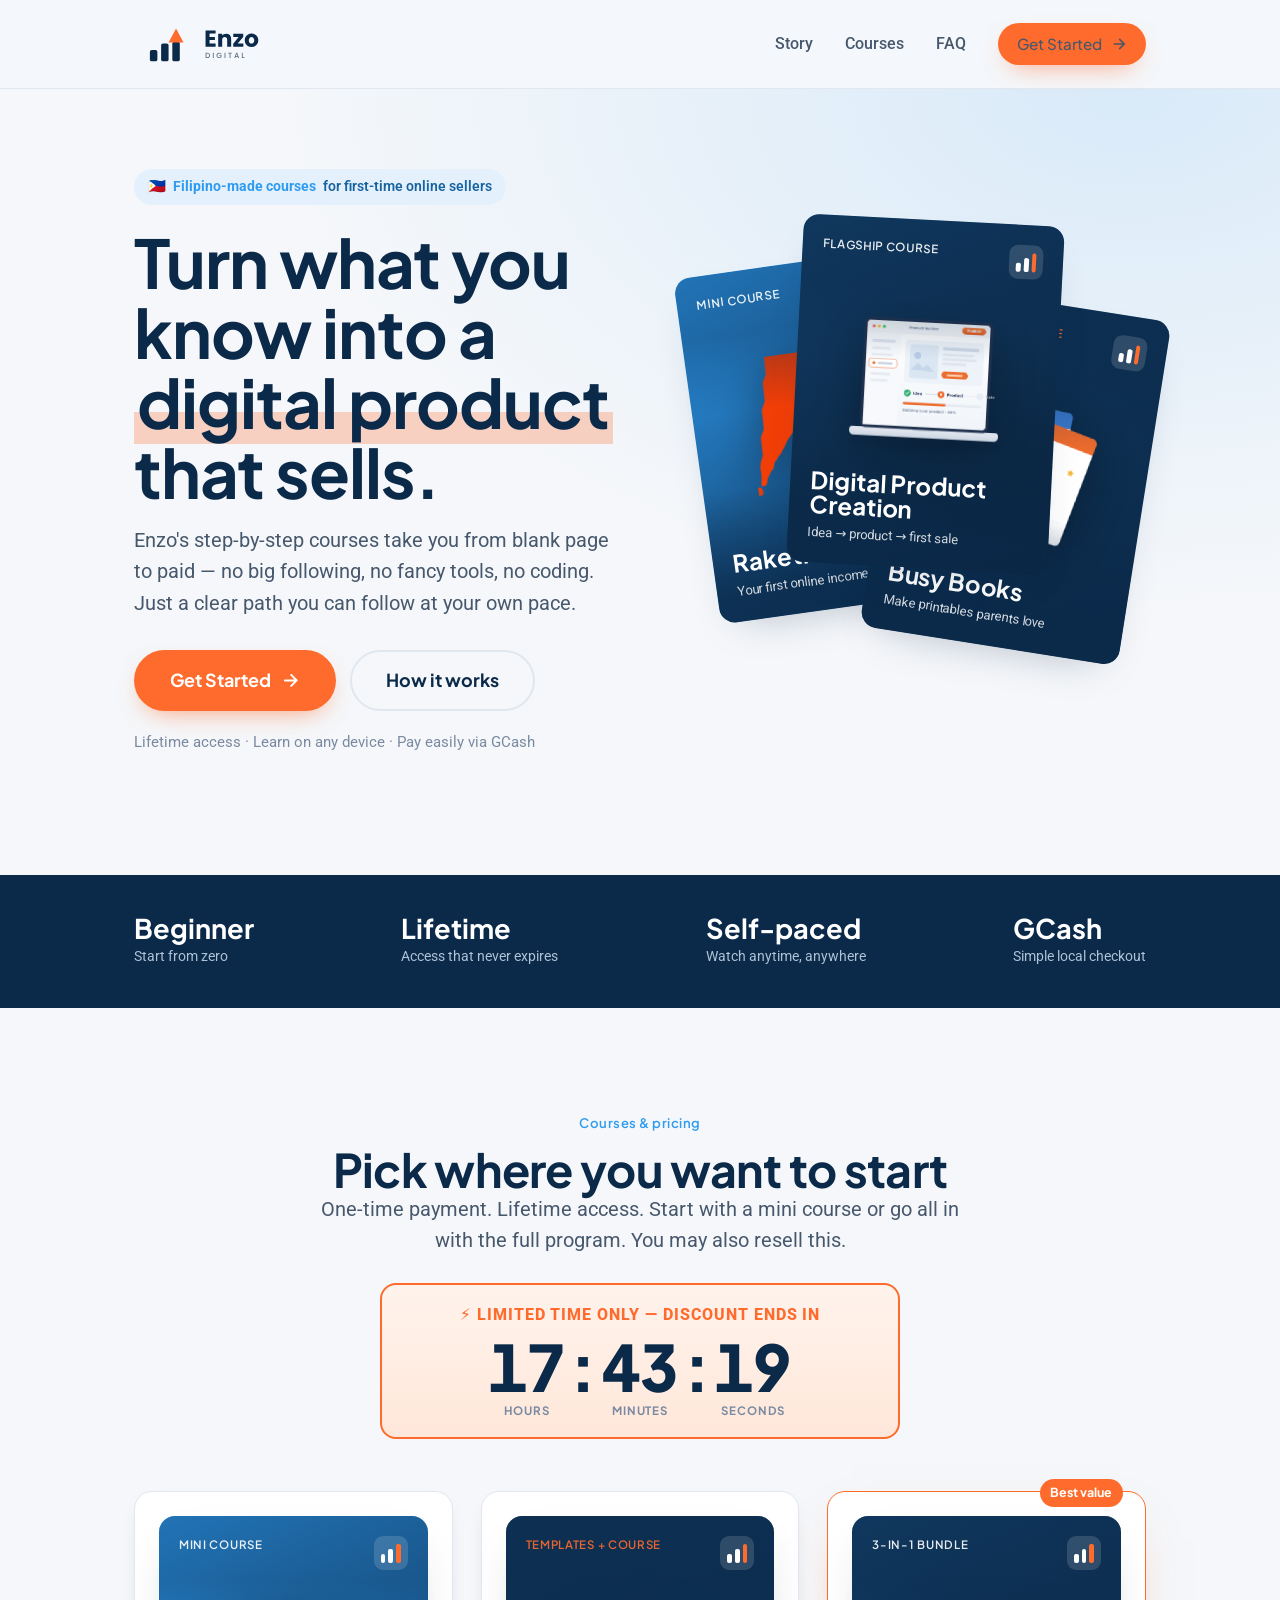
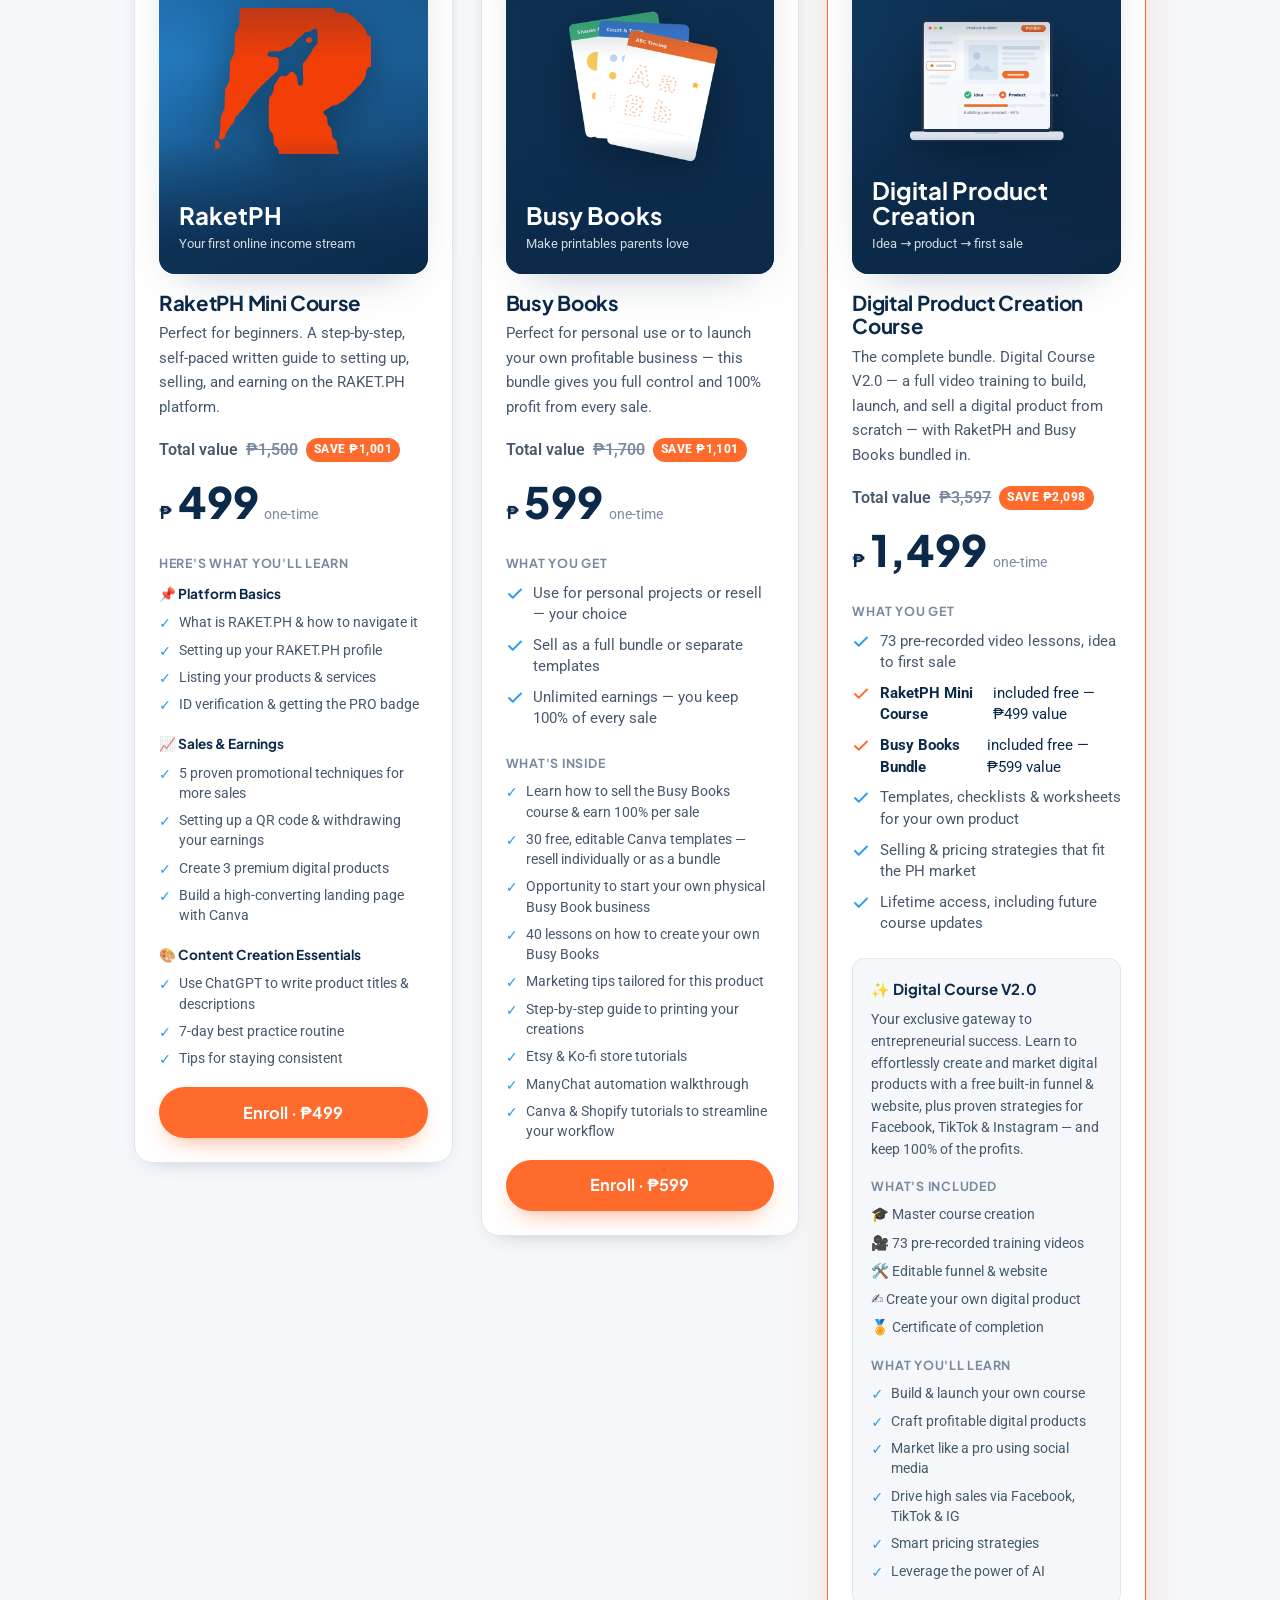
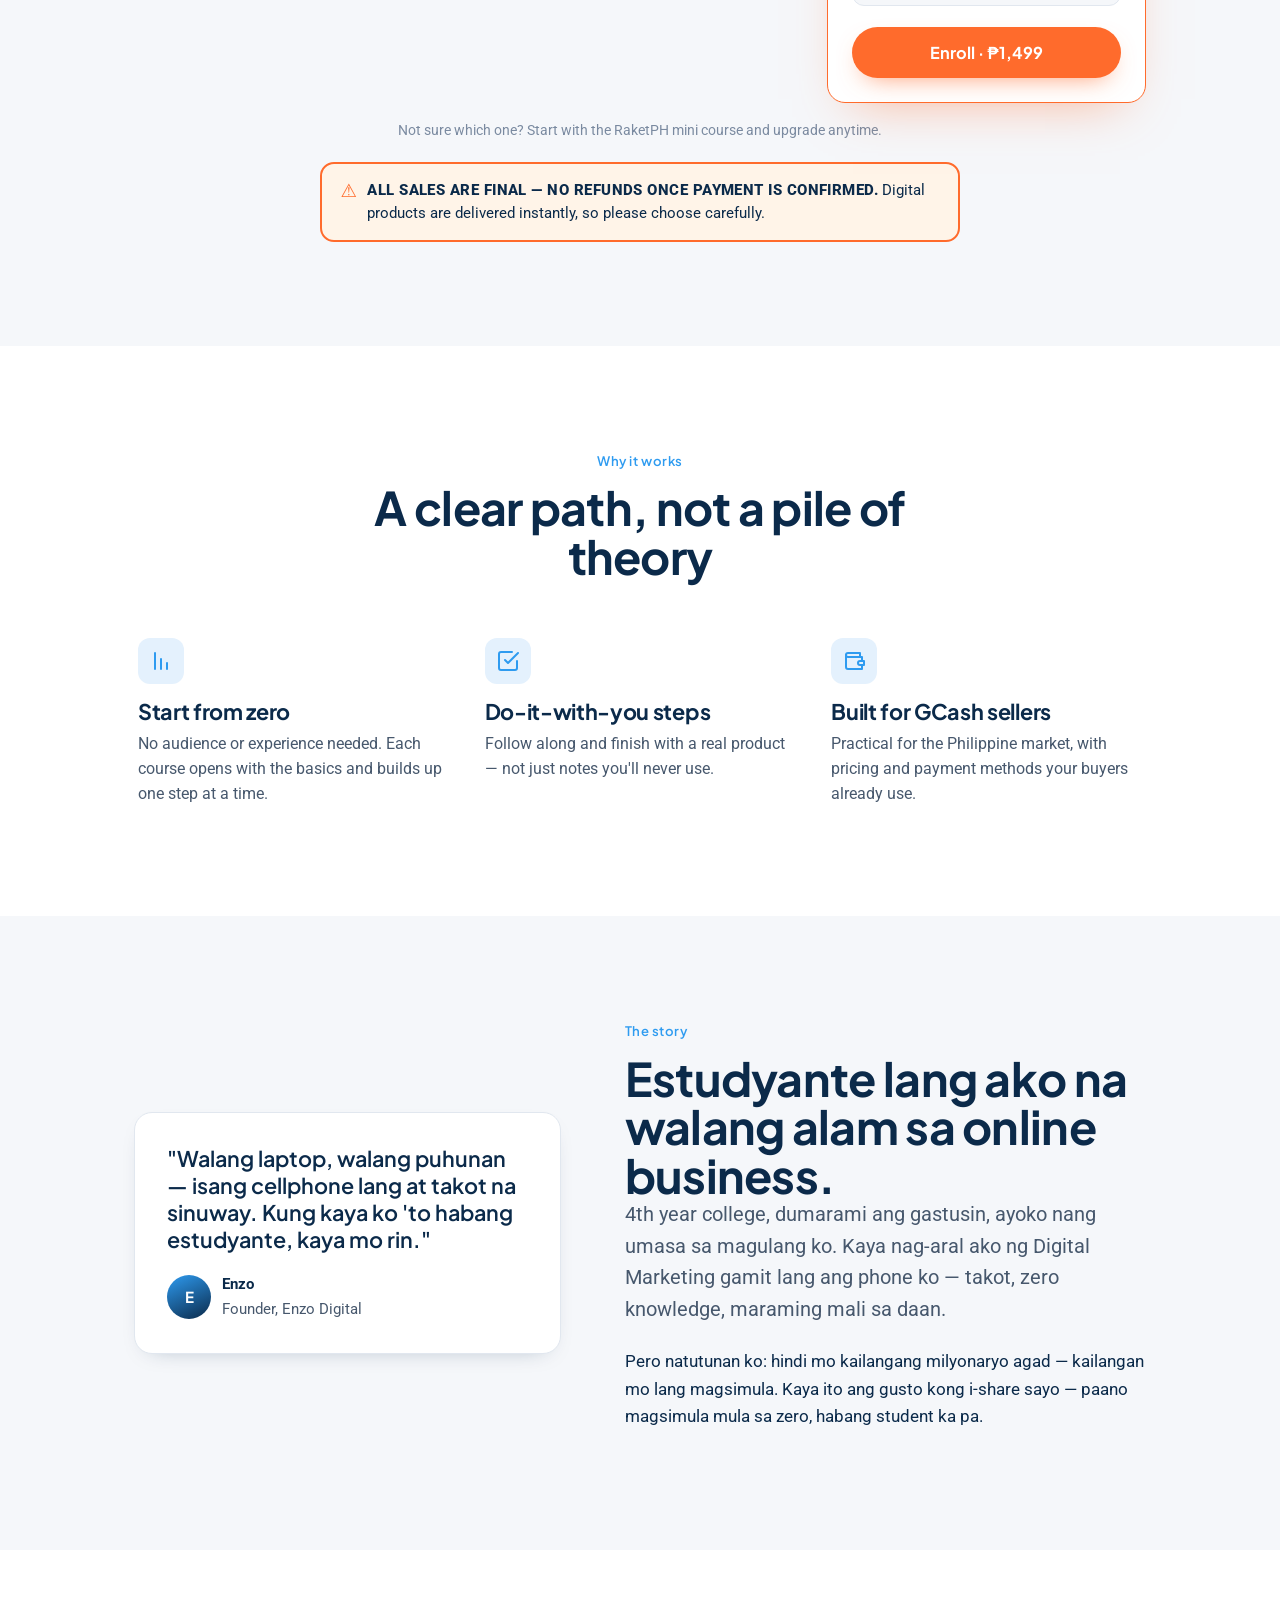
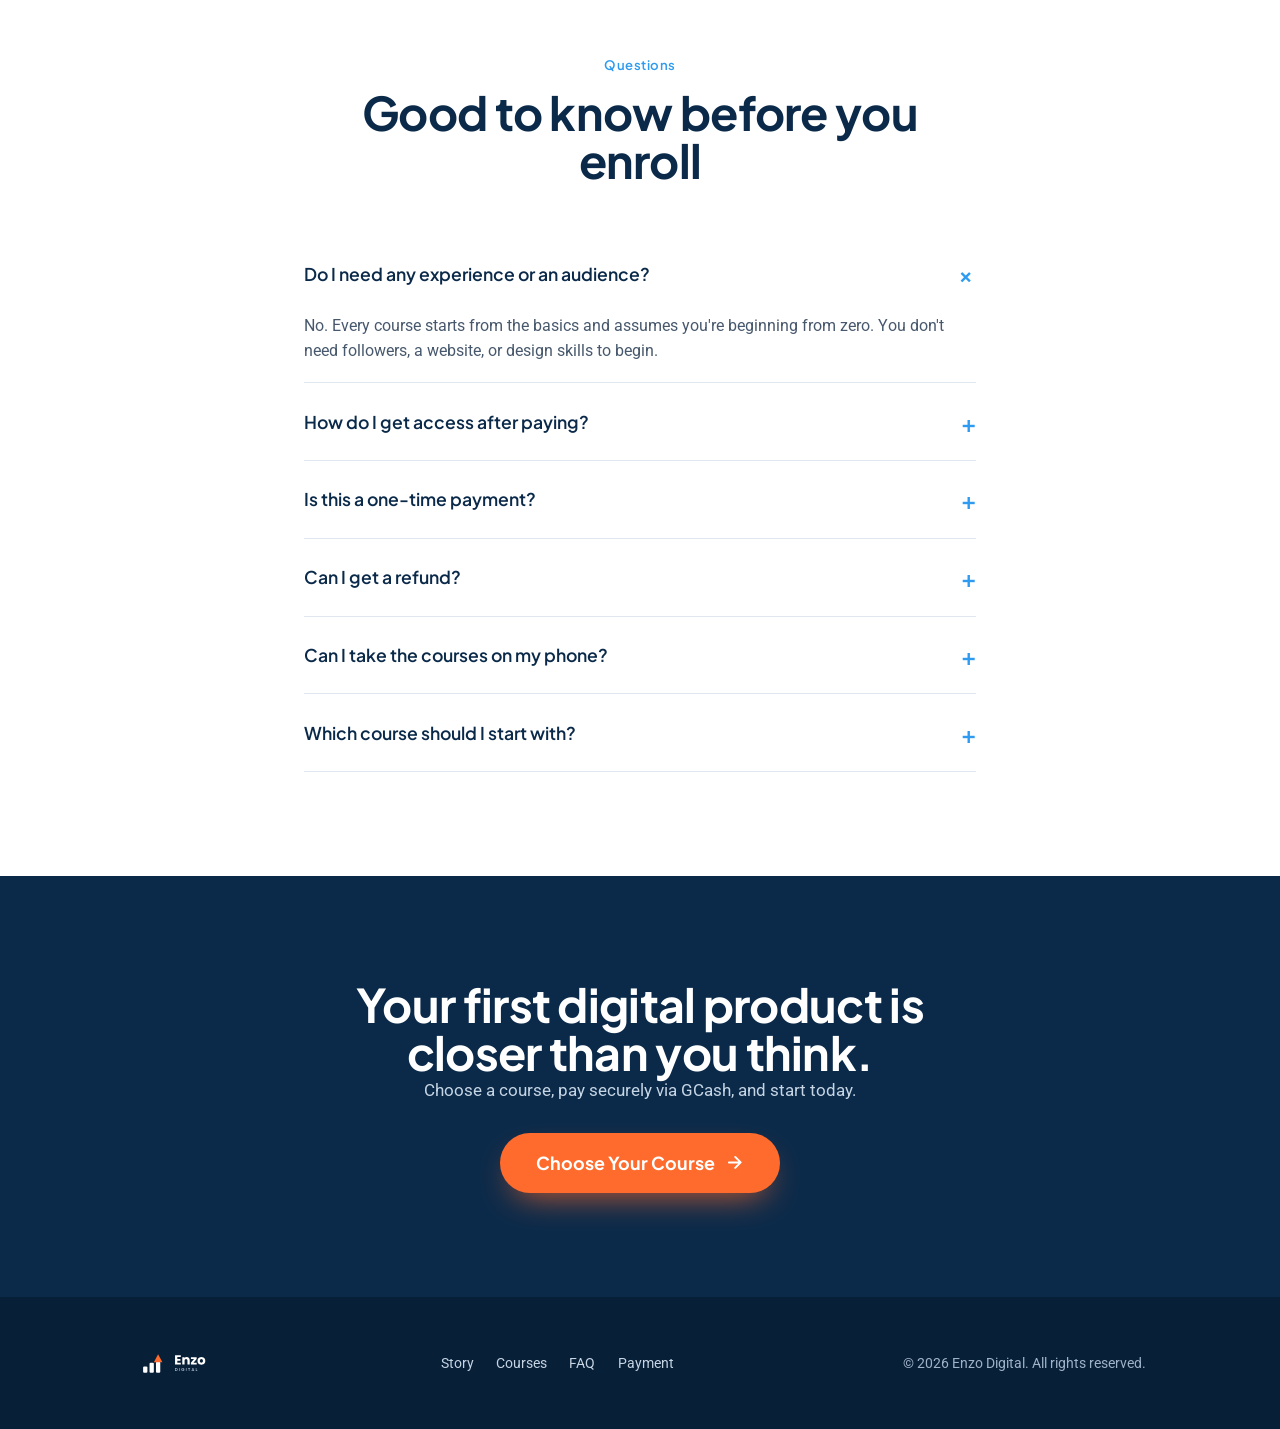
==== commit 2e1e9223: "Add files via upload" ====
--- a/index.html
+++ b/index.html
@@ -30,7 +30,7 @@
 <section class="hero">
   <div class="wrap">
     <div>
-      <span class="hero-badge">🇵🇭 <b>Made for Filipino creators</b></span>
+      <span class="hero-badge">🇵🇭 <b>Filipino-made courses</b> for first-time online sellers</span>
       <h1>Turn what you know into a <span class="u-mark">digital product</span> that sells.</h1>
       <p class="lead">Enzo's step-by-step courses take you from blank page to paid — no big following, no fancy tools, no coding. Just a clear path you can follow at your own pace.</p>
       <div class="hero-cta">
@@ -112,8 +112,8 @@
         </div>
         <h3 class="pname">RaketPH Mini Course</h3>
         <p class="pdesc">Perfect for beginners. A step-by-step, self-paced written guide to setting up, selling, and earning on the RAKET.PH platform.</p>
-        <div class="was">Total value <s>₱1,500</s> <b>SAVE ₱501</b></div>
-        <div class="price"><span class="cur">₱</span><span class="amt">999</span><span class="per">one-time</span></div>
+        <div class="was">Total value <s>₱1,500</s> <b>SAVE ₱1,001</b></div>
+        <div class="price"><span class="cur">₱</span><span class="amt">499</span><span class="per">one-time</span></div>
         <p class="plist-label">Here's what you'll learn</p>
         <div class="curr-group">
           <p class="curr-cat">📌 Platform Basics</p>
@@ -141,7 +141,7 @@
             <li>Tips for staying consistent</li>
           </ul>
         </div>
-        <a class="btn btn-primary btn-block" href="payment.html?course=racket">Enroll · ₱999</a>
+        <a class="btn btn-primary btn-block" href="payment.html?course=racket">Enroll · ₱499</a>
       </article>
 
       <!-- Busy Books -->
@@ -156,8 +156,8 @@
         </div>
         <h3 class="pname">Busy Books</h3>
         <p class="pdesc">Perfect for personal use or to launch your own profitable business — this bundle gives you full control and 100% profit from every sale.</p>
-        <div class="was">Total value <s>₱1,700</s> <b>SAVE ₱201</b></div>
-        <div class="price"><span class="cur">₱</span><span class="amt">1,499</span><span class="per">one-time</span></div>
+        <div class="was">Total value <s>₱1,700</s> <b>SAVE ₱1,101</b></div>
+        <div class="price"><span class="cur">₱</span><span class="amt">599</span><span class="per">one-time</span></div>
         <p class="plist-label">What you get</p>
         <ul class="plist">
           <li><svg viewBox="0 0 24 24" fill="none" stroke-width="2.5" stroke-linecap="round" stroke-linejoin="round"><path d="M20 6 9 17l-5-5"/></svg>Use for personal projects or resell &mdash; your choice</li>
@@ -178,7 +178,7 @@
             <li>Canva &amp; Shopify tutorials to streamline your workflow</li>
           </ul>
         </div>
-        <a class="btn btn-primary btn-block" href="payment.html?course=busybooks">Enroll · ₱1,499</a>
+        <a class="btn btn-primary btn-block" href="payment.html?course=busybooks">Enroll · ₱599</a>
       </article>
 
       <!-- Digital Product Creation -->
@@ -194,13 +194,13 @@
         </div>
         <h3 class="pname">Digital Product Creation Course</h3>
         <p class="pdesc">The complete bundle. Digital Course V2.0 — a full video training to build, launch, and sell a digital product from scratch — with RaketPH and Busy Books bundled in.</p>
-        <div class="was">Total value <s>₱4,997</s> <b>SAVE ₱2,498</b></div>
-        <div class="price"><span class="cur">₱</span><span class="amt">2,499</span><span class="per">one-time</span></div>
+        <div class="was">Total value <s>₱3,597</s> <b>SAVE ₱2,098</b></div>
+        <div class="price"><span class="cur">₱</span><span class="amt">1,499</span><span class="per">one-time</span></div>
         <p class="plist-label">What you get</p>
         <ul class="plist">
           <li><svg viewBox="0 0 24 24" fill="none" stroke-width="2.5" stroke-linecap="round" stroke-linejoin="round"><path d="M20 6 9 17l-5-5"/></svg>73 pre-recorded video lessons, idea to first sale</li>
-          <li class="inc"><svg viewBox="0 0 24 24" fill="none" stroke-width="2.5" stroke-linecap="round" stroke-linejoin="round"><path d="M20 6 9 17l-5-5"/></svg><b>RaketPH Mini Course</b> included free — ₱999 value</li>
-          <li class="inc"><svg viewBox="0 0 24 24" fill="none" stroke-width="2.5" stroke-linecap="round" stroke-linejoin="round"><path d="M20 6 9 17l-5-5"/></svg><b>Busy Books Bundle</b> included free — ₱1,499 value</li>
+          <li class="inc"><svg viewBox="0 0 24 24" fill="none" stroke-width="2.5" stroke-linecap="round" stroke-linejoin="round"><path d="M20 6 9 17l-5-5"/></svg><b>RaketPH Mini Course</b> included free — ₱499 value</li>
+          <li class="inc"><svg viewBox="0 0 24 24" fill="none" stroke-width="2.5" stroke-linecap="round" stroke-linejoin="round"><path d="M20 6 9 17l-5-5"/></svg><b>Busy Books Bundle</b> included free — ₱599 value</li>
           <li><svg viewBox="0 0 24 24" fill="none" stroke-width="2.5" stroke-linecap="round" stroke-linejoin="round"><path d="M20 6 9 17l-5-5"/></svg>Templates, checklists &amp; worksheets for your own product</li>
           <li><svg viewBox="0 0 24 24" fill="none" stroke-width="2.5" stroke-linecap="round" stroke-linejoin="round"><path d="M20 6 9 17l-5-5"/></svg>Selling &amp; pricing strategies that fit the PH market</li>
           <li><svg viewBox="0 0 24 24" fill="none" stroke-width="2.5" stroke-linecap="round" stroke-linejoin="round"><path d="M20 6 9 17l-5-5"/></svg>Lifetime access, including future course updates</li>
@@ -230,7 +230,7 @@
           </div>
         </div>
 
-        <a class="btn btn-primary btn-block" href="payment.html?course=dpc">Enroll · ₱2,499</a>
+        <a class="btn btn-primary btn-block" href="payment.html?course=dpc">Enroll · ₱1,499</a>
       </article>
 
     </div>
